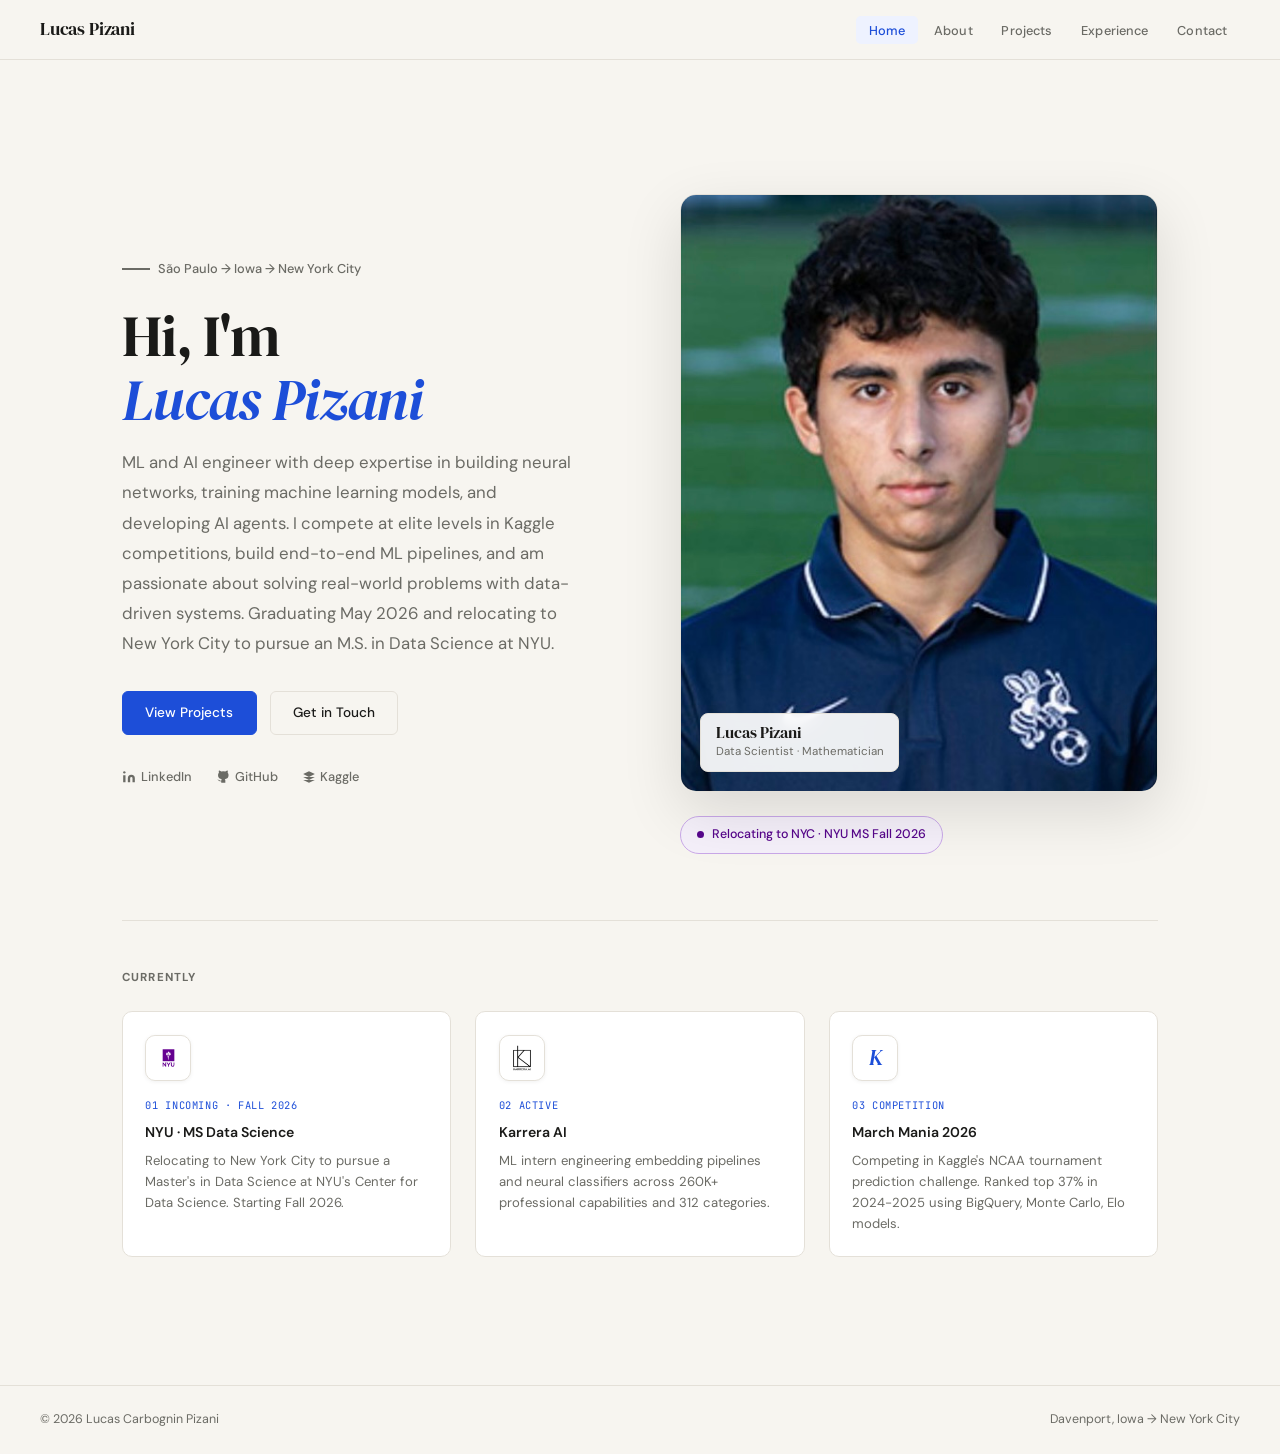
==== index.html @ b456ed1a "added images + NYU" ====
<!DOCTYPE html>
<html lang="en">

<head>
  <meta charset="UTF-8" />
  <meta name="viewport" content="width=device-width, initial-scale=1.0" />
  <title>Lucas Pizani</title>
  <link rel="preconnect" href="https://fonts.googleapis.com" />
  <link
    href="https://fonts.googleapis.com/css2?family=DM+Serif+Display:ital@0;1&family=DM+Sans:wght@300;400;500;600&family=JetBrains+Mono:wght@400;500&display=swap"
    rel="stylesheet" />
  <link rel="stylesheet" href="style.css" />
  <style>
    /* ── HERO ── */
    .hero {
      min-height: calc(100vh - 60px);
      display: grid;
      grid-template-columns: 1fr 1fr;
      gap: 5rem;
      align-items: center;
      padding-top: 3rem;
    }

    .hero-greeting {
      font-size: 0.8rem;
      font-weight: 500;
      color: var(--muted);
      margin-bottom: 1.5rem;
      display: flex;
      align-items: center;
      gap: 0.5rem;
    }

    .hero-greeting::before {
      content: '';
      display: inline-block;
      width: 28px;
      height: 1.5px;
      background: var(--muted);
    }

    .hero h1 {
      margin-bottom: 1rem;
    }

    .hero-bio {
      font-size: 1.05rem;
      color: var(--muted);
      line-height: 1.8;
      max-width: 460px;
      margin-bottom: 2rem;
    }

    /* stat cards */
    .hero-stats {
      display: grid;
      grid-template-columns: repeat(3, 1fr);
      gap: 1px;
      background: var(--border);
      border: 1px solid var(--border);
      border-radius: 10px;
      overflow: hidden;
      margin-bottom: 2rem;
    }

    .hstat {
      background: var(--surface);
      padding: 1.1rem 1.2rem;
      transition: background 0.15s;
    }

    .hstat:hover {
      background: var(--accent-light);
    }

    .hstat-n {
      font-family: 'DM Serif Display', serif;
      font-size: 1.7rem;
      color: var(--ink);
      line-height: 1;
      margin-bottom: 0.2rem;
    }

    .hstat-l {
      font-size: 0.72rem;
      color: var(--muted);
      line-height: 1.4;
    }

    /* ctas */
    .hero-ctas {
      display: flex;
      gap: 0.8rem;
      flex-wrap: wrap;
      margin-bottom: 2rem;
    }

    /* external links */
    .hero-links {
      display: flex;
      gap: 1.5rem;
      flex-wrap: wrap;
    }

    .hero-links a {
      font-size: 0.8rem;
      font-weight: 500;
      color: var(--muted);
      display: flex;
      align-items: center;
      gap: 0.3rem;
      padding-bottom: 2px;
      border-bottom: 1px solid transparent;
      transition: color 0.15s, border-color 0.15s;
    }

    .hero-links a:hover {
      color: var(--accent);
      border-color: var(--accent);
    }

    /* ── PHOTO COLUMN ── */
    .hero-photo-col {
      display: flex;
      flex-direction: column;
      gap: 1.5rem;
    }

    .photo-frame {
      position: relative;
      border-radius: 16px;
      overflow: hidden;
      aspect-ratio: 4/5;
      box-shadow: 0 20px 60px rgba(0, 0, 0, 0.12);
      border: 1px solid var(--border);
    }

    .photo-frame img {
      width: 100%;
      height: 100%;
      object-fit: cover;
      object-position: center top;
      display: block;
    }

    .photo-badge {
      position: absolute;
      bottom: 1.2rem;
      left: 1.2rem;
      background: rgba(255, 255, 255, 0.92);
      backdrop-filter: blur(8px);
      border: 1px solid var(--border);
      border-radius: 8px;
      padding: 0.6rem 0.9rem;
    }

    .photo-badge-name {
      font-family: 'DM Serif Display', serif;
      font-size: 1rem;
      color: var(--ink);
      line-height: 1.2;
    }

    .photo-badge-sub {
      font-size: 0.72rem;
      color: var(--muted);
    }

    /* availability pill */
    .avail-pill {
      display: inline-flex;
      align-items: center;
      gap: 0.5rem;
      background: var(--accent2-light);
      border: 1px solid #A7F3D0;
      border-radius: 20px;
      padding: 0.5rem 1rem;
      font-size: 0.78rem;
      font-weight: 500;
      color: #065F46;
      align-self: flex-start;
    }

    .avail-dot {
      width: 7px;
      height: 7px;
      border-radius: 50%;
      background: var(--accent2);
      animation: pulse 2s ease-in-out infinite;
    }

    @keyframes pulse {

      0%,
      100% {
        opacity: 1;
        transform: scale(1)
      }

      50% {
        opacity: 0.5;
        transform: scale(0.8)
      }
    }

    .avail-pill.nyu {
      background: #F5F0FA;
      border-color: #C9A8E8;
      color: #57068C;
    }

    .avail-pill.nyu .avail-dot {
      background: #57068C;
    }

    /* ── CURRENTLY STRIP ── */
    .currently {
      padding: 3rem 0;
      border-top: 1px solid var(--border);
    }

    .currently-grid {
      display: grid;
      grid-template-columns: repeat(3, 1fr);
      gap: 1.5rem;
      margin-top: 1.5rem;
    }

    .ci {
      background: var(--surface);
      border: 1px solid var(--border);
      border-radius: 10px;
      padding: 1.4rem;
      transition: transform 0.2s, box-shadow 0.2s;
    }

    .ci:hover {
      transform: translateY(-2px);
      box-shadow: 0 8px 24px rgba(0, 0, 0, 0.06);
    }

    .ci .logo-chip {
      --chip: 46px;
      display: flex;
      margin-bottom: 1rem;
    }

    .ci-num {
      font-family: 'JetBrains Mono', monospace;
      font-size: 0.65rem;
      color: var(--accent);
      margin-bottom: 0.5rem;
      letter-spacing: 0.06em;
    }

    .ci-title {
      font-weight: 600;
      font-size: 0.88rem;
      color: var(--ink);
      margin-bottom: 0.35rem;
    }

    .ci-body {
      font-size: 0.82rem;
      color: var(--muted);
      line-height: 1.6;
    }

    @media (max-width: 900px) {
      .hero {
        grid-template-columns: 1fr;
        gap: 2.5rem;
      }

      .hero-photo-col {
        order: -1;
      }

      .photo-frame {
        max-height: 380px;
        aspect-ratio: auto;
      }

      .currently-grid {
        grid-template-columns: 1fr;
      }

      .hero-stats {
        grid-template-columns: repeat(3, 1fr);
      }
    }
  </style>
</head>

<body>
  <nav>
    <span class="nav-logo">Lucas Pizani</span>
    <ul class="nav-links">
      <li><a href="index.html" class="active">Home</a></li>
      <li><a href="about.html">About</a></li>
      <li><a href="projects.html">Projects</a></li>
      <li><a href="experience.html">Experience</a></li>
      <li><a href="contact.html">Contact</a></li>
    </ul>
  </nav>

  <div class="page">
    <div class="hero">
      <!-- LEFT: TEXT -->
      <div class="hero-text">
        <p class="hero-greeting fade">São Paulo → Iowa → New York City</p>
        <h1 class="fade-2">Hi, I'm<br><em>Lucas Pizani</em></h1>
        <p class="hero-bio fade-3">
          ML and AI engineer with deep expertise in building neural networks, training machine learning models, and
          developing AI agents. I compete at elite levels in Kaggle competitions, build end-to-end ML pipelines, and am
          passionate about solving real-world problems with data-driven systems. Graduating May 2026 and relocating to
          New York City to pursue an M.S. in Data Science at NYU.
        </p>

        <div class="hero-ctas fade-4">
          <a class="btn btn-primary" href="projects.html">View Projects</a>
          <a class="btn btn-outline" href="contact.html">Get in Touch</a>
        </div>

        <div class="hero-links fade-4">
          <a href="https://linkedin.com/in/lucas-c-pizani" target="_blank">
            <svg width="14" height="14" viewBox="0 0 24 24" fill="currentColor">
              <path d="M16 8a6 6 0 016 6v7h-4v-7a2 2 0 00-2-2 2 2 0 00-2 2v7h-4v-7a6 6 0 016-6zM2 9h4v12H2z" />
              <circle cx="4" cy="4" r="2" />
            </svg>
            LinkedIn
          </a>
          <a href="https://github.com/lcpizani" target="_blank">
            <svg width="14" height="14" viewBox="0 0 24 24" fill="currentColor">
              <path
                d="M9 19c-5 1.5-5-2.5-7-3m14 6v-3.87a3.37 3.37 0 00-.94-2.61c3.14-.35 6.44-1.54 6.44-7A5.44 5.44 0 0020 4.77 5.07 5.07 0 0019.91 1S18.73.65 16 2.48a13.38 13.38 0 00-7 0C6.27.65 5.09 1 5.09 1A5.07 5.07 0 005 4.77a5.44 5.44 0 00-1.5 3.78c0 5.42 3.3 6.61 6.44 7A3.37 3.37 0 009 18.13V22" />
            </svg>
            GitHub
          </a>
          <a href="https://kaggle.com/lucascarbogninpizani" target="_blank">
            <svg width="14" height="14" viewBox="0 0 24 24" fill="currentColor">
              <path d="M12 2L2 7l10 5 10-5-10-5zM2 17l10 5 10-5M2 12l10 5 10-5" />
            </svg>
            Kaggle
          </a>
        </div>
      </div>

      <!-- RIGHT: PHOTO -->
      <div class="hero-photo-col fade-3">
        <div class="photo-frame">
          <img src="profile.jpg" alt="Lucas Pizani" />
          <div class="photo-badge">
            <div class="photo-badge-name">Lucas Pizani</div>
            <div class="photo-badge-sub">Data Scientist · Mathematician</div>
          </div>
        </div>
        <div class="avail-pill nyu">
          <div class="avail-dot"></div>
          Relocating to NYC · NYU MS Fall 2026
        </div>
      </div>
    </div>

    <!-- CURRENTLY -->
    <div class="currently fade-5">
      <h3>Currently</h3>
      <div class="currently-grid">
        <div class="ci">
          <span class="logo-chip" data-letter="N"><img src="assets/nyu.png" alt="NYU" onerror="this.remove()"></span>
          <div class="ci-num">01 INCOMING · FALL 2026</div>
          <div class="ci-title">NYU · MS Data Science</div>
          <div class="ci-body">Relocating to New York City to pursue a Master's in Data Science at NYU's Center for
            Data Science. Starting Fall 2026.</div>
        </div>
        <div class="ci">
          <span class="logo-chip" data-letter="K"><img src="assets/karrera-ai.png" alt="Karrera AI" onerror="this.remove()"></span>
          <div class="ci-num">02 ACTIVE</div>
          <div class="ci-title">Karrera AI</div>
          <div class="ci-body">ML intern engineering embedding pipelines and neural classifiers across 260K+
            professional capabilities and 312 categories.</div>
        </div>
        <div class="ci">
          <span class="logo-chip" data-letter="K"><img src="assets/kaggle.jpeg" alt="Kaggle" onerror="this.remove()"></span>
          <div class="ci-num">03 COMPETITION</div>
          <div class="ci-title">March Mania 2026</div>
          <div class="ci-body">Competing in Kaggle's NCAA tournament prediction challenge. Ranked top 37% in 2024-2025
            using BigQuery, Monte Carlo, Elo models.</div>
        </div>
      </div>
    </div>
  </div>

  <footer>
    <span>© 2026 Lucas Carbognin Pizani</span>
    <span>Davenport, Iowa → New York City</span>
  </footer>
</body>

</html>
---- style.css ----
@import url('https://fonts.googleapis.com/css2?family=DM+Serif+Display:ital@0;1&family=DM+Sans:wght@300;400;500;600&family=JetBrains+Mono:wght@400;500&display=swap');

:root {
  --bg: #F7F5F0;
  --surface: #FFFFFF;
  --ink: #1A1A18;
  --muted: #6B6B65;
  --accent: #1D4ED8;
  --accent-light: #EEF2FF;
  --accent2: #059669;
  --accent2-light: #ECFDF5;
  --border: #E4E0D8;
  --tag-bg: #F0EDE6;
}

*, *::before, *::after { box-sizing: border-box; margin: 0; padding: 0; }
html { scroll-behavior: smooth; }

body {
  font-family: 'DM Sans', sans-serif;
  background: var(--bg);
  color: var(--ink);
  font-size: 16px;
  line-height: 1.6;
  -webkit-font-smoothing: antialiased;
}

a { color: inherit; text-decoration: none; }

/* ── NAV ── */
nav {
  position: fixed; top: 0; left: 0; right: 0; z-index: 100;
  background: rgba(247,245,240,0.92);
  backdrop-filter: blur(12px);
  border-bottom: 1px solid var(--border);
  height: 60px;
  display: flex; align-items: center; justify-content: space-between;
  padding: 0 2.5rem;
}
.nav-logo {
  font-family: 'DM Serif Display', serif;
  font-size: 1.1rem;
  color: var(--ink);
  letter-spacing: -0.01em;
}
.nav-links { display: flex; gap: 0.2rem; list-style: none; }
.nav-links a {
  font-size: 0.8rem;
  font-weight: 500;
  color: var(--muted);
  padding: 0.35rem 0.8rem;
  border-radius: 5px;
  transition: color 0.15s, background 0.15s;
  letter-spacing: 0.01em;
}
.nav-links a:hover { color: var(--ink); background: var(--border); }
.nav-links a.active { color: var(--accent); background: var(--accent-light); }

/* ── PAGE CONTAINER ── */
.page { max-width: 1100px; margin: 0 auto; padding: 80px 2rem 5rem; }

/* ── TYPOGRAPHY ── */
h1 {
  font-family: 'DM Serif Display', serif;
  font-size: clamp(2.4rem, 4.5vw, 3.6rem);
  font-weight: 400;
  letter-spacing: -0.02em;
  line-height: 1.1;
  color: var(--ink);
}
h1 em { font-style: italic; color: var(--accent); }
h2 {
  font-family: 'DM Serif Display', serif;
  font-size: 1.6rem;
  font-weight: 400;
  letter-spacing: -0.015em;
  line-height: 1.2;
  color: var(--ink);
}
h3 {
  font-size: 0.72rem;
  font-weight: 700;
  text-transform: uppercase;
  letter-spacing: 0.1em;
  color: var(--muted);
  margin-bottom: 1.2rem;
}
p { color: var(--muted); line-height: 1.8; font-size: 0.95rem; }

/* ── DIVIDER ── */
.divider { height: 1px; background: var(--border); margin: 3rem 0; }

/* ── ORG LOGO CHIP ──
   Logos are treated as logos, not photos: each sits inside a padded chip
   and is shown whole via object-fit:contain (never cropped). If the image
   is missing, onerror removes the <img> and a branded monogram (data-letter)
   shows through instead — so every entry stays consistent, no empty gaps. */
.logo-chip {
  --chip: 22px;
  position: relative;
  display: inline-flex;
  align-items: center;
  justify-content: center;
  flex-shrink: 0;
  width: var(--chip);
  height: var(--chip);
  border-radius: calc(var(--chip) * 0.22);
  background: var(--surface);
  border: 1px solid var(--border);
  box-shadow: 0 1px 4px rgba(0, 0, 0, 0.06);
  overflow: hidden;
  vertical-align: middle;
}
.logo-chip::before {
  content: attr(data-letter);
  font-family: 'DM Serif Display', serif;
  font-style: italic;
  font-size: calc(var(--chip) * 0.46);
  line-height: 1;
  color: var(--accent);
}
.logo-chip img {
  position: absolute;
  inset: 0;
  width: 100%;
  height: 100%;
  object-fit: contain;
  padding: 14%;
  background: var(--surface);
  border-radius: inherit;
}

/* ── TAG ── */
.tag {
  font-family: 'JetBrains Mono', monospace;
  font-size: 0.68rem;
  padding: 0.2rem 0.55rem;
  background: var(--tag-bg);
  border: 1px solid var(--border);
  border-radius: 4px;
  color: var(--muted);
}

/* ── SECTION EYEBROW ── */
.eyebrow {
  font-family: 'JetBrains Mono', monospace;
  font-size: 0.72rem;
  color: var(--accent);
  letter-spacing: 0.1em;
  text-transform: uppercase;
  margin-bottom: 0.5rem;
  display: flex; align-items: center; gap: 0.6rem;
}
.eyebrow::before { content: ''; display: inline-block; width: 20px; height: 2px; background: var(--accent); }

/* ── BUTTON ── */
.btn {
  display: inline-flex; align-items: center; gap: 0.4rem;
  padding: 0.65rem 1.4rem;
  border-radius: 6px;
  font-size: 0.85rem;
  font-weight: 500;
  transition: all 0.2s;
  cursor: pointer;
  border: 1.5px solid transparent;
}
.btn-primary { background: var(--accent); color: #fff; border-color: var(--accent); }
.btn-primary:hover { background: #1741b8; }
.btn-outline { background: transparent; color: var(--ink); border-color: var(--border); }
.btn-outline:hover { border-color: var(--accent); color: var(--accent); }

/* ── FADE IN ── */
@keyframes fadeUp {
  from { opacity: 0; transform: translateY(14px); }
  to   { opacity: 1; transform: translateY(0); }
}
.fade   { animation: fadeUp 0.5s ease both; }
.fade-2 { animation: fadeUp 0.5s 0.08s ease both; }
.fade-3 { animation: fadeUp 0.5s 0.16s ease both; }
.fade-4 { animation: fadeUp 0.5s 0.24s ease both; }
.fade-5 { animation: fadeUp 0.5s 0.32s ease both; }

/* ── FOOTER ── */
footer {
  border-top: 1px solid var(--border);
  padding: 1.5rem 2.5rem;
  display: flex; justify-content: space-between; align-items: center;
}
footer span { font-size: 0.78rem; color: var(--muted); }

/* ── RESPONSIVE ── */
@media (max-width: 768px) {
  nav { padding: 0 1rem; }
  .nav-links a { padding: 0.3rem 0.5rem; font-size: 0.75rem; }
  .page { padding: 80px 1.25rem 4rem; }
  footer { flex-direction: column; gap: 0.4rem; text-align: center; padding: 1.2rem; }
}
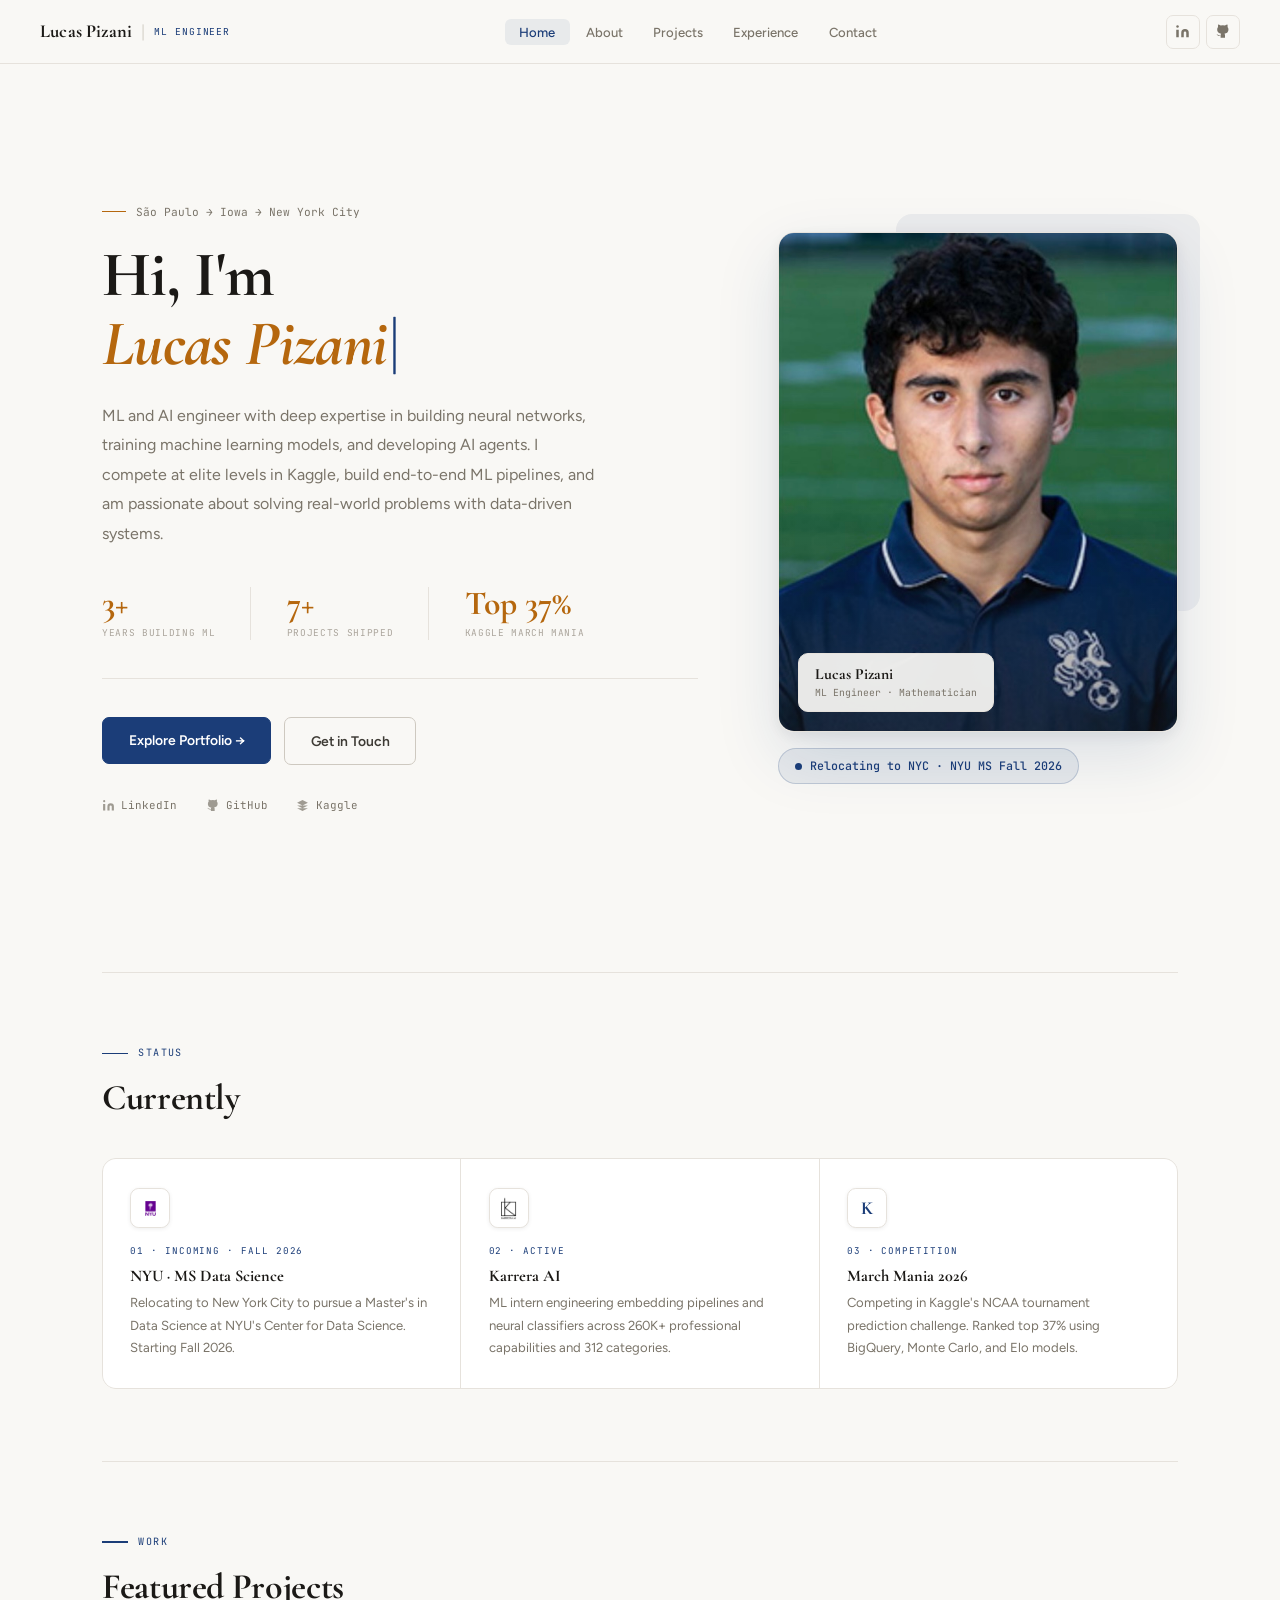
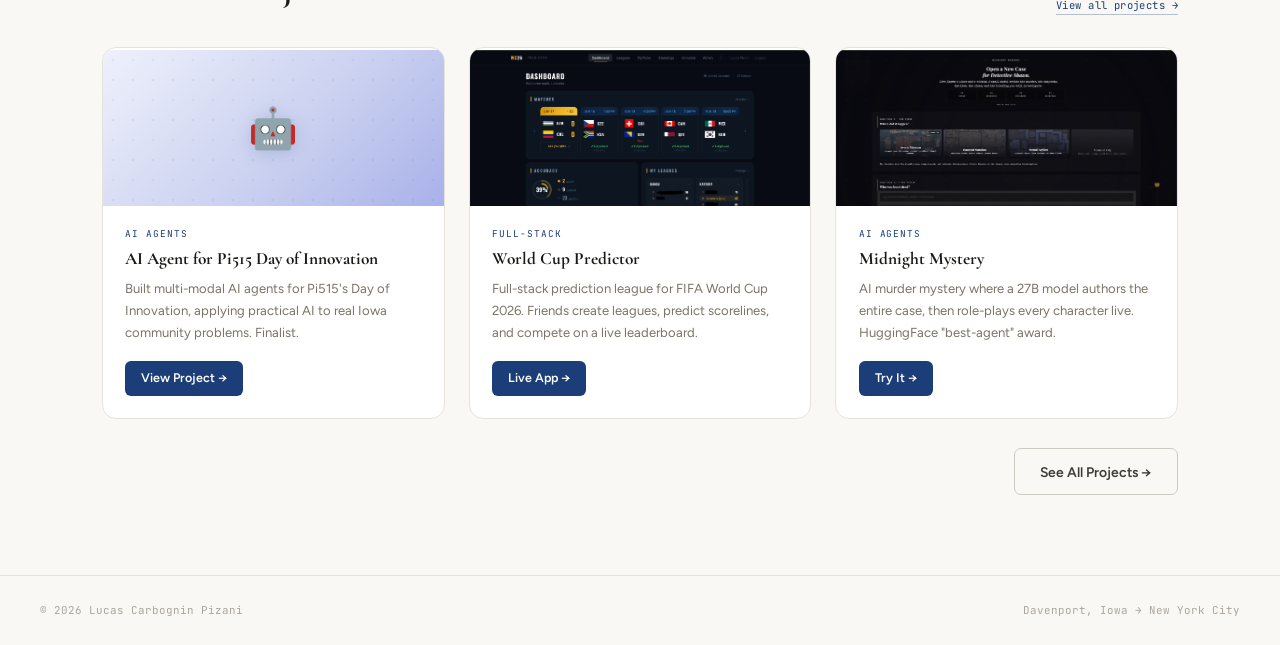
==== commit 791b4f38: "redesign of page" ====
--- a/index.html
+++ b/index.html
@@ -4,90 +4,91 @@
 <head>
   <meta charset="UTF-8" />
   <meta name="viewport" content="width=device-width, initial-scale=1.0" />
-  <title>Lucas Pizani</title>
+  <title>Lucas Pizani — ML Engineer</title>
   <link rel="preconnect" href="https://fonts.googleapis.com" />
   <link
-    href="https://fonts.googleapis.com/css2?family=DM+Serif+Display:ital@0;1&family=DM+Sans:wght@300;400;500;600&family=JetBrains+Mono:wght@400;500&display=swap"
+    href="https://fonts.googleapis.com/css2?family=Cormorant+Garamond:ital,wght@0,400;0,600;0,700;1,400;1,600;1,700&family=Figtree:wght@300;400;500;600;700&family=JetBrains+Mono:wght@400;500&display=swap"
     rel="stylesheet" />
   <link rel="stylesheet" href="style.css" />
   <style>
     /* ── HERO ── */
     .hero {
-      min-height: calc(100vh - 60px);
+      min-height: calc(100vh - 84px);
       display: grid;
-      grid-template-columns: 1fr 1fr;
+      grid-template-columns: 1fr 400px;
       gap: 5rem;
       align-items: center;
-      padding-top: 3rem;
+      padding-top: 2rem;
     }
 
     .hero-greeting {
-      font-size: 0.8rem;
-      font-weight: 500;
+      font-family: var(--font-mono);
+      font-size: 0.7rem;
       color: var(--muted);
-      margin-bottom: 1.5rem;
+      margin-bottom: 1.2rem;
       display: flex;
       align-items: center;
-      gap: 0.5rem;
+      gap: 0.6rem;
     }
 
     .hero-greeting::before {
       content: '';
       display: inline-block;
-      width: 28px;
-      height: 1.5px;
-      background: var(--muted);
+      width: 24px;
+      height: 1px;
+      background: var(--amber);
     }
 
     .hero h1 {
-      margin-bottom: 1rem;
+      margin-bottom: 1.4rem;
     }
 
     .hero-bio {
-      font-size: 1.05rem;
+      font-size: 1rem;
       color: var(--muted);
-      line-height: 1.8;
-      max-width: 460px;
-      margin-bottom: 2rem;
-    }
-
-    /* stat cards */
+      line-height: 1.85;
+      max-width: 500px;
+      margin-bottom: 2.4rem;
+    }
+
+    /* stats */
     .hero-stats {
-      display: grid;
-      grid-template-columns: repeat(3, 1fr);
-      gap: 1px;
-      background: var(--border);
-      border: 1px solid var(--border);
-      border-radius: 10px;
-      overflow: hidden;
-      margin-bottom: 2rem;
+      display: flex;
+      gap: 0;
+      margin-bottom: 2.4rem;
+      padding-bottom: 2.4rem;
+      border-bottom: 1px solid var(--border);
     }
 
     .hstat {
-      background: var(--surface);
-      padding: 1.1rem 1.2rem;
-      transition: background 0.15s;
-    }
-
-    .hstat:hover {
-      background: var(--accent-light);
+      padding-right: 2.2rem;
+      margin-right: 2.2rem;
+      border-right: 1px solid var(--border);
+    }
+
+    .hstat:last-child {
+      border-right: none;
+      padding-right: 0;
+      margin-right: 0;
     }
 
     .hstat-n {
-      font-family: 'DM Serif Display', serif;
-      font-size: 1.7rem;
-      color: var(--ink);
+      font-family: var(--font-display);
+      font-size: 2.1rem;
+      font-weight: 700;
+      color: var(--amber);
       line-height: 1;
-      margin-bottom: 0.2rem;
+      margin-bottom: 0.25rem;
     }
 
     .hstat-l {
-      font-size: 0.72rem;
-      color: var(--muted);
-      line-height: 1.4;
-    }
-
-    /* ctas */
+      font-family: var(--font-mono);
+      font-size: 0.59rem;
+      color: var(--muted-2);
+      letter-spacing: 0.07em;
+      text-transform: uppercase;
+    }
+
     .hero-ctas {
       display: flex;
       gap: 0.8rem;
@@ -95,44 +96,67 @@
       margin-bottom: 2rem;
     }
 
-    /* external links */
     .hero-links {
       display: flex;
-      gap: 1.5rem;
-      flex-wrap: wrap;
+      gap: 1.8rem;
     }
 
     .hero-links a {
-      font-size: 0.8rem;
-      font-weight: 500;
+      font-family: var(--font-mono);
+      font-size: 0.68rem;
       color: var(--muted);
       display: flex;
       align-items: center;
-      gap: 0.3rem;
-      padding-bottom: 2px;
-      border-bottom: 1px solid transparent;
-      transition: color 0.15s, border-color 0.15s;
+      gap: 0.4rem;
+      transition: color 0.15s;
     }
 
     .hero-links a:hover {
-      color: var(--accent);
-      border-color: var(--accent);
+      color: var(--blue);
+    }
+
+    .hero-links svg {
+      opacity: 0.7;
     }
 
     /* ── PHOTO COLUMN ── */
     .hero-photo-col {
+      position: relative;
       display: flex;
       flex-direction: column;
-      gap: 1.5rem;
+      gap: 1rem;
+    }
+
+    /* accent rectangle behind photo */
+    .photo-accent {
+      position: absolute;
+      top: -18px;
+      right: -22px;
+      width: 76%;
+      height: 72%;
+      background: var(--blue);
+      border-radius: 16px;
+      opacity: 0.06;
+      z-index: 0;
+    }
+
+    /* subtle grid pattern on accent */
+    .photo-accent::after {
+      content: '';
+      position: absolute;
+      inset: 0;
+      background-image: repeating-linear-gradient(0deg, transparent, transparent 19px, rgba(27, 61, 120, 0.15) 19px, rgba(27, 61, 120, 0.15) 20px), repeating-linear-gradient(90deg, transparent, transparent 19px, rgba(27, 61, 120, 0.15) 19px, rgba(27, 61, 120, 0.15) 20px);
+      border-radius: inherit;
     }
 
     .photo-frame {
       position: relative;
+      z-index: 1;
       border-radius: 16px;
       overflow: hidden;
       aspect-ratio: 4/5;
-      box-shadow: 0 20px 60px rgba(0, 0, 0, 0.12);
       border: 1px solid var(--border);
+      box-shadow: 0 24px 64px rgba(27, 61, 120, 0.13), 0 4px 16px rgba(0, 0, 0, 0.07);
     }
 
     .photo-frame img {
@@ -143,133 +167,290 @@
       display: block;
     }
 
+    .photo-frame::after {
+      content: '';
+      position: absolute;
+      inset: 0;
+      background: linear-gradient(to top, rgba(27, 25, 22, 0.42) 0%, transparent 48%);
+    }
+
     .photo-badge {
       position: absolute;
       bottom: 1.2rem;
       left: 1.2rem;
-      background: rgba(255, 255, 255, 0.92);
-      backdrop-filter: blur(8px);
+      background: rgba(249, 248, 245, 0.93);
+      backdrop-filter: blur(14px);
       border: 1px solid var(--border);
-      border-radius: 8px;
-      padding: 0.6rem 0.9rem;
+      border-radius: 10px;
+      padding: 0.65rem 1rem;
+      z-index: 2;
     }
 
     .photo-badge-name {
-      font-family: 'DM Serif Display', serif;
-      font-size: 1rem;
+      font-family: var(--font-display);
+      font-size: 0.98rem;
+      font-weight: 700;
       color: var(--ink);
-      line-height: 1.2;
+      line-height: 1.3;
     }
 
     .photo-badge-sub {
-      font-size: 0.72rem;
+      font-family: var(--font-mono);
+      font-size: 0.61rem;
       color: var(--muted);
     }
 
-    /* availability pill */
-    .avail-pill {
-      display: inline-flex;
-      align-items: center;
-      gap: 0.5rem;
-      background: var(--accent2-light);
-      border: 1px solid #A7F3D0;
-      border-radius: 20px;
-      padding: 0.5rem 1rem;
-      font-size: 0.78rem;
-      font-weight: 500;
-      color: #065F46;
-      align-self: flex-start;
-    }
-
-    .avail-dot {
-      width: 7px;
-      height: 7px;
-      border-radius: 50%;
-      background: var(--accent2);
-      animation: pulse 2s ease-in-out infinite;
-    }
-
-    @keyframes pulse {
-
-      0%,
-      100% {
-        opacity: 1;
-        transform: scale(1)
-      }
-
-      50% {
-        opacity: 0.5;
-        transform: scale(0.8)
-      }
-    }
-
-    .avail-pill.nyu {
-      background: #F5F0FA;
-      border-color: #C9A8E8;
-      color: #57068C;
-    }
-
-    .avail-pill.nyu .avail-dot {
-      background: #57068C;
-    }
-
-    /* ── CURRENTLY STRIP ── */
-    .currently {
-      padding: 3rem 0;
-      border-top: 1px solid var(--border);
+    /* ── SECTION SEPARATOR ── */
+    .section-hr {
+      height: 1px;
+      background: var(--border);
+      margin: 4.5rem 0;
+    }
+
+    /* ── CURRENTLY GRID ── */
+    .block-head {
+      display: flex;
+      align-items: flex-end;
+      justify-content: space-between;
+      gap: 1rem;
+      margin-bottom: 2rem;
+    }
+
+    .see-all {
+      font-family: var(--font-mono);
+      font-size: 0.66rem;
+      color: var(--blue);
+      letter-spacing: 0.04em;
+      transition: opacity 0.15s;
+      white-space: nowrap;
+      padding-bottom: 1px;
+      border-bottom: 1px solid rgba(27, 61, 120, 0.3);
+    }
+
+    .see-all:hover {
+      opacity: 0.65;
     }
 
     .currently-grid {
       display: grid;
       grid-template-columns: repeat(3, 1fr);
-      gap: 1.5rem;
-      margin-top: 1.5rem;
+      gap: 1px;
+      background: var(--border);
+      border: 1px solid var(--border);
+      border-radius: 14px;
+      overflow: hidden;
     }
 
     .ci {
       background: var(--surface);
-      border: 1px solid var(--border);
-      border-radius: 10px;
-      padding: 1.4rem;
-      transition: transform 0.2s, box-shadow 0.2s;
+      padding: 1.8rem 1.7rem;
+      transition: background 0.15s;
     }
 
     .ci:hover {
-      transform: translateY(-2px);
-      box-shadow: 0 8px 24px rgba(0, 0, 0, 0.06);
+      background: var(--surface-2);
     }
 
     .ci .logo-chip {
-      --chip: 46px;
+      --chip: 40px;
       display: flex;
       margin-bottom: 1rem;
     }
 
     .ci-num {
-      font-family: 'JetBrains Mono', monospace;
-      font-size: 0.65rem;
-      color: var(--accent);
-      margin-bottom: 0.5rem;
-      letter-spacing: 0.06em;
+      font-family: var(--font-mono);
+      font-size: 0.58rem;
+      color: var(--blue);
+      margin-bottom: 0.4rem;
+      letter-spacing: 0.1em;
+      text-transform: uppercase;
     }
 
     .ci-title {
-      font-weight: 600;
-      font-size: 0.88rem;
+      font-family: var(--font-display);
+      font-weight: 700;
+      font-size: 1.02rem;
       color: var(--ink);
-      margin-bottom: 0.35rem;
+      margin-bottom: 0.4rem;
+      line-height: 1.25;
     }
 
     .ci-body {
       font-size: 0.82rem;
       color: var(--muted);
-      line-height: 1.6;
-    }
-
-    @media (max-width: 900px) {
+      line-height: 1.7;
+    }
+
+    /* ── FEATURED PROJECT CARDS ── */
+    .feat-grid {
+      display: grid;
+      grid-template-columns: repeat(3, 1fr);
+      gap: 1.5rem;
+      margin-bottom: 1.8rem;
+    }
+
+    .feat-card {
+      background: var(--surface);
+      border: 1px solid var(--border);
+      border-radius: 14px;
+      overflow: hidden;
+      display: flex;
+      flex-direction: column;
+      transition: transform 0.2s, box-shadow 0.2s, border-color 0.2s;
+    }
+
+    .feat-card:hover {
+      transform: translateY(-3px);
+      box-shadow: 0 16px 44px rgba(27, 61, 120, 0.10);
+      border-color: var(--border-2);
+    }
+
+    .feat-card::before {
+      content: '';
+      display: block;
+      height: 2px;
+      background: linear-gradient(90deg, var(--blue) 0%, transparent 100%);
+      opacity: 0;
+      transition: opacity 0.2s;
+      flex-shrink: 0;
+    }
+
+    .feat-card:hover::before {
+      opacity: 1;
+    }
+
+    .feat-thumb {
+      height: 156px;
+      display: flex;
+      align-items: center;
+      justify-content: center;
+      position: relative;
+      overflow: hidden;
+      flex-shrink: 0;
+    }
+
+    .feat-thumb img {
+      width: 100%;
+      height: 100%;
+      object-fit: cover;
+      object-position: top;
+      display: block;
+      transition: transform 0.4s;
+    }
+
+    .feat-card:hover .feat-thumb img {
+      transform: scale(1.04);
+    }
+
+    /* light-toned gradient thumbs */
+    .thumb-purple {
+      background: linear-gradient(135deg, #EEF1FB 0%, #C8CEEF 60%, #A8B1EA 100%);
+    }
+
+    .thumb-mystery {
+      background: linear-gradient(135deg, #EDF3FD 0%, #C0D2F2 50%, #97B6EA 100%);
+    }
+
+    .thumb-indigo {
+      background: linear-gradient(135deg, #EEF1FC 0%, #C6CBEF 50%, #A5ACEA 100%);
+    }
+
+    .thumb-amber {
+      background: linear-gradient(135deg, #FDF8F0 0%, #F5E3C0 50%, #EBC98A 100%);
+    }
+
+    .thumb-blue {
+      background: linear-gradient(135deg, #EDF5FD 0%, #BFDAF8 50%, #92C0F0 100%);
+    }
+
+    .thumb-teal {
+      background: linear-gradient(135deg, #EDFAF5 0%, #BAEFDA 50%, #87E4C0 100%);
+    }
+
+    .feat-thumb::before {
+      content: '';
+      position: absolute;
+      inset: 0;
+      background-image: radial-gradient(circle, rgba(27, 61, 120, 0.07) 1px, transparent 1px);
+      background-size: 20px 20px;
+    }
+
+    .feat-thumb.thumb-img::before {
+      display: none;
+    }
+
+    .thumb-emoji {
+      font-size: 2.5rem;
+      position: relative;
+      z-index: 1;
+      filter: drop-shadow(0 2px 8px rgba(27, 61, 120, 0.18));
+    }
+
+    .feat-body {
+      padding: 1.25rem 1.4rem 1.4rem;
+      display: flex;
+      flex-direction: column;
+      flex: 1;
+    }
+
+    .feat-cat {
+      font-family: var(--font-mono);
+      font-size: 0.59rem;
+      color: var(--blue);
+      text-transform: uppercase;
+      letter-spacing: 0.1em;
+      margin-bottom: 0.4rem;
+    }
+
+    .feat-title {
+      font-family: var(--font-display);
+      font-size: 1.08rem;
+      font-weight: 700;
+      color: var(--ink);
+      line-height: 1.25;
+      margin-bottom: 0.5rem;
+    }
+
+    .feat-desc {
+      font-size: 0.82rem;
+      color: var(--muted);
+      line-height: 1.7;
+      flex: 1;
+      margin-bottom: 1rem;
+    }
+
+    .feat-btn {
+      display: inline-flex;
+      align-items: center;
+      gap: 0.3rem;
+      font-family: var(--font-body);
+      font-size: 0.78rem;
+      font-weight: 600;
+      color: #fff;
+      background: var(--blue);
+      padding: 0.48rem 1rem;
+      border-radius: 6px;
+      transition: all 0.15s;
+      align-self: flex-start;
+    }
+
+    .feat-btn:hover {
+      background: var(--blue-light);
+      transform: translateX(2px);
+    }
+
+    .view-all-row {
+      display: flex;
+      justify-content: flex-end;
+    }
+
+    /* ── RESPONSIVE ── */
+    @media (max-width: 980px) {
       .hero {
         grid-template-columns: 1fr;
-        gap: 2.5rem;
+        gap: 3rem;
+        min-height: auto;
+        padding-top: 2rem;
       }
 
       .hero-photo-col {
@@ -277,16 +458,37 @@
       }
 
       .photo-frame {
-        max-height: 380px;
+        max-height: 360px;
         aspect-ratio: auto;
+      }
+
+      .photo-accent {
+        display: none;
       }
 
       .currently-grid {
         grid-template-columns: 1fr;
       }
 
+      .feat-grid {
+        grid-template-columns: 1fr 1fr;
+      }
+    }
+
+    @media (max-width: 600px) {
+      .feat-grid {
+        grid-template-columns: 1fr;
+      }
+
       .hero-stats {
-        grid-template-columns: repeat(3, 1fr);
+        flex-wrap: wrap;
+        gap: 1.5rem;
+      }
+
+      .hstat {
+        border-right: none;
+        padding-right: 0;
+        margin-right: 0;
       }
     }
   </style>
@@ -294,7 +496,11 @@
 
 <body>
   <nav>
-    <span class="nav-logo">Lucas Pizani</span>
+    <div class="nav-brand">
+      <span class="nav-name">Lucas Pizani</span>
+      <span class="nav-sep">|</span>
+      <span class="nav-role">ML Engineer</span>
+    </div>
     <ul class="nav-links">
       <li><a href="index.html" class="active">Home</a></li>
       <li><a href="about.html">About</a></li>
@@ -302,43 +508,71 @@
       <li><a href="experience.html">Experience</a></li>
       <li><a href="contact.html">Contact</a></li>
     </ul>
+    <div class="nav-icons">
+      <a href="https://linkedin.com/in/lucas-c-pizani" target="_blank" class="nav-icon" title="LinkedIn">
+        <svg width="15" height="15" viewBox="0 0 24 24" fill="currentColor">
+          <path d="M16 8a6 6 0 016 6v7h-4v-7a2 2 0 00-2-2 2 2 0 00-2 2v7h-4v-7a6 6 0 016-6zM2 9h4v12H2z" />
+          <circle cx="4" cy="4" r="2" />
+        </svg>
+      </a>
+      <a href="https://github.com/lcpizani" target="_blank" class="nav-icon" title="GitHub">
+        <svg width="15" height="15" viewBox="0 0 24 24" fill="currentColor">
+          <path
+            d="M9 19c-5 1.5-5-2.5-7-3m14 6v-3.87a3.37 3.37 0 00-.94-2.61c3.14-.35 6.44-1.54 6.44-7A5.44 5.44 0 0020 4.77 5.07 5.07 0 0019.91 1S18.73.65 16 2.48a13.38 13.38 0 00-7 0C6.27.65 5.09 1 5.09 1A5.07 5.07 0 005 4.77a5.44 5.44 0 00-1.5 3.78c0 5.42 3.3 6.61 6.44 7A3.37 3.37 0 009 18.13V22" />
+        </svg>
+      </a>
+    </div>
   </nav>
 
   <div class="page">
+    <!-- ── HERO ── -->
     <div class="hero">
-      <!-- LEFT: TEXT -->
       <div class="hero-text">
         <p class="hero-greeting fade">São Paulo → Iowa → New York City</p>
-        <h1 class="fade-2">Hi, I'm<br><em>Lucas Pizani</em></h1>
+        <h1 class="fade-2">Hi, I'm<br><em>Lucas Pizani</em><span class="cursor-blink"></span></h1>
         <p class="hero-bio fade-3">
-          ML and AI engineer with deep expertise in building neural networks, training machine learning models, and
-          developing AI agents. I compete at elite levels in Kaggle competitions, build end-to-end ML pipelines, and am
-          passionate about solving real-world problems with data-driven systems. Graduating May 2026 and relocating to
-          New York City to pursue an M.S. in Data Science at NYU.
+          ML and AI engineer with deep expertise in building neural networks, training machine learning models,
+          and developing AI agents. I compete at elite levels in Kaggle, build end-to-end ML pipelines, and
+          am passionate about solving real-world problems with data-driven systems.
         </p>
 
+        <div class="hero-stats fade-3">
+          <div class="hstat">
+            <div class="hstat-n">3+</div>
+            <div class="hstat-l">years building ML</div>
+          </div>
+          <div class="hstat">
+            <div class="hstat-n">7+</div>
+            <div class="hstat-l">projects shipped</div>
+          </div>
+          <div class="hstat">
+            <div class="hstat-n">Top 37%</div>
+            <div class="hstat-l">Kaggle March Mania</div>
+          </div>
+        </div>
+
         <div class="hero-ctas fade-4">
-          <a class="btn btn-primary" href="projects.html">View Projects</a>
+          <a class="btn btn-primary" href="projects.html">Explore Portfolio →</a>
           <a class="btn btn-outline" href="contact.html">Get in Touch</a>
         </div>
 
         <div class="hero-links fade-4">
           <a href="https://linkedin.com/in/lucas-c-pizani" target="_blank">
-            <svg width="14" height="14" viewBox="0 0 24 24" fill="currentColor">
+            <svg width="13" height="13" viewBox="0 0 24 24" fill="currentColor">
               <path d="M16 8a6 6 0 016 6v7h-4v-7a2 2 0 00-2-2 2 2 0 00-2 2v7h-4v-7a6 6 0 016-6zM2 9h4v12H2z" />
               <circle cx="4" cy="4" r="2" />
             </svg>
             LinkedIn
           </a>
           <a href="https://github.com/lcpizani" target="_blank">
-            <svg width="14" height="14" viewBox="0 0 24 24" fill="currentColor">
+            <svg width="13" height="13" viewBox="0 0 24 24" fill="currentColor">
               <path
                 d="M9 19c-5 1.5-5-2.5-7-3m14 6v-3.87a3.37 3.37 0 00-.94-2.61c3.14-.35 6.44-1.54 6.44-7A5.44 5.44 0 0020 4.77 5.07 5.07 0 0019.91 1S18.73.65 16 2.48a13.38 13.38 0 00-7 0C6.27.65 5.09 1 5.09 1A5.07 5.07 0 005 4.77a5.44 5.44 0 00-1.5 3.78c0 5.42 3.3 6.61 6.44 7A3.37 3.37 0 009 18.13V22" />
             </svg>
             GitHub
           </a>
           <a href="https://kaggle.com/lucascarbogninpizani" target="_blank">
-            <svg width="14" height="14" viewBox="0 0 24 24" fill="currentColor">
+            <svg width="13" height="13" viewBox="0 0 24 24" fill="currentColor">
               <path d="M12 2L2 7l10 5 10-5-10-5zM2 17l10 5 10-5M2 12l10 5 10-5" />
             </svg>
             Kaggle
@@ -346,13 +580,13 @@
         </div>
       </div>
 
-      <!-- RIGHT: PHOTO -->
       <div class="hero-photo-col fade-3">
+        <div class="photo-accent"></div>
         <div class="photo-frame">
           <img src="profile.jpg" alt="Lucas Pizani" />
           <div class="photo-badge">
             <div class="photo-badge-name">Lucas Pizani</div>
-            <div class="photo-badge-sub">Data Scientist · Mathematician</div>
+            <div class="photo-badge-sub">ML Engineer · Mathematician</div>
           </div>
         </div>
         <div class="avail-pill nyu">
@@ -362,33 +596,102 @@
       </div>
     </div>
 
-    <!-- CURRENTLY -->
-    <div class="currently fade-5">
-      <h3>Currently</h3>
+    <div class="section-hr"></div>
+
+    <!-- ── CURRENTLY ── -->
+    <div class="fade-5">
+      <div class="block-head">
+        <div>
+          <div class="section-label">Status</div>
+          <div class="section-head">Currently</div>
+        </div>
+      </div>
       <div class="currently-grid">
         <div class="ci">
           <span class="logo-chip" data-letter="N"><img src="assets/nyu.png" alt="NYU" onerror="this.remove()"></span>
-          <div class="ci-num">01 INCOMING · FALL 2026</div>
+          <div class="ci-num">01 · Incoming · Fall 2026</div>
           <div class="ci-title">NYU · MS Data Science</div>
-          <div class="ci-body">Relocating to New York City to pursue a Master's in Data Science at NYU's Center for
-            Data Science. Starting Fall 2026.</div>
+          <div class="ci-body">Relocating to New York City to pursue a Master's in Data Science at NYU's Center for Data
+            Science. Starting Fall 2026.</div>
         </div>
         <div class="ci">
-          <span class="logo-chip" data-letter="K"><img src="assets/karrera-ai.png" alt="Karrera AI" onerror="this.remove()"></span>
-          <div class="ci-num">02 ACTIVE</div>
+          <span class="logo-chip" data-letter="K"><img src="assets/karrera-ai.png" alt="Karrera AI"
+              onerror="this.remove()"></span>
+          <div class="ci-num">02 · Active</div>
           <div class="ci-title">Karrera AI</div>
           <div class="ci-body">ML intern engineering embedding pipelines and neural classifiers across 260K+
             professional capabilities and 312 categories.</div>
         </div>
         <div class="ci">
-          <span class="logo-chip" data-letter="K"><img src="assets/kaggle.jpeg" alt="Kaggle" onerror="this.remove()"></span>
-          <div class="ci-num">03 COMPETITION</div>
+          <span class="logo-chip" data-letter="K"><img src="assets/kaggle.jpeg" alt="Kaggle"
+              onerror="this.remove()"></span>
+          <div class="ci-num">03 · Competition</div>
           <div class="ci-title">March Mania 2026</div>
-          <div class="ci-body">Competing in Kaggle's NCAA tournament prediction challenge. Ranked top 37% in 2024-2025
-            using BigQuery, Monte Carlo, Elo models.</div>
+          <div class="ci-body">Competing in Kaggle's NCAA tournament prediction challenge. Ranked top 37% using
+            BigQuery, Monte Carlo, and Elo models.</div>
         </div>
       </div>
     </div>
+
+    <div class="section-hr"></div>
+
+    <!-- ── FEATURED PROJECTS ── -->
+    <div class="fade-5">
+      <div class="block-head">
+        <div>
+          <div class="section-label">Work</div>
+          <div class="section-head">Featured Projects</div>
+        </div>
+        <a href="projects.html" class="see-all">View all projects →</a>
+      </div>
+      <div class="feat-grid">
+
+        <div class="feat-card">
+          <div class="feat-thumb thumb-purple">
+            <span class="thumb-emoji">🤖</span>
+          </div>
+          <div class="feat-body">
+            <div class="feat-cat">AI Agents</div>
+            <div class="feat-title">AI Agent for Pi515 Day of Innovation</div>
+            <p class="feat-desc">Built multi-modal AI agents for Pi515's Day of Innovation, applying practical AI to
+              real Iowa community problems. Finalist.</p>
+            <a href="https://github.com/lcpizani/ABE/" target="_blank" class="feat-btn">View Project →</a>
+          </div>
+        </div>
+
+        <div class="feat-card">
+          <div class="feat-thumb thumb-img">
+            <img src="assets/screenshot_wc.png" alt="World Cup Predictor" />
+          </div>
+          <div class="feat-body">
+            <div class="feat-cat">Full-Stack</div>
+            <div class="feat-title">World Cup Predictor</div>
+            <p class="feat-desc">Full-stack prediction league for FIFA World Cup 2026. Friends create leagues, predict
+              scorelines, and compete on a live leaderboard.</p>
+            <a href="https://wcfootballpredictions.com" target="_blank" class="feat-btn">Live App →</a>
+          </div>
+        </div>
+
+        <div class="feat-card">
+          <div class="feat-thumb thumb-mystery">
+            <img src="assets/screenshot_mm.png" alt="Midnight Mystery" />
+          </div>
+          <div class="feat-body">
+            <div class="feat-cat">AI Agents</div>
+            <div class="feat-title">Midnight Mystery</div>
+            <p class="feat-desc">AI murder mystery where a 27B model authors the entire case, then role-plays every
+              character live. HuggingFace "best-agent" award.</p>
+            <a href="https://huggingface.co/spaces/lcpizani/midnight_mystery_space" target="_blank" class="feat-btn">Try
+              It →</a>
+          </div>
+        </div>
+
+      </div>
+      <div class="view-all-row">
+        <a class="btn btn-outline" href="projects.html">See All Projects →</a>
+      </div>
+    </div>
+
   </div>
 
   <footer>
--- a/style.css
+++ b/style.css
@@ -1,28 +1,60 @@
-@import url('https://fonts.googleapis.com/css2?family=DM+Serif+Display:ital@0;1&family=DM+Sans:wght@300;400;500;600&family=JetBrains+Mono:wght@400;500&display=swap');
-
 :root {
-  --bg: #F7F5F0;
-  --surface: #FFFFFF;
-  --ink: #1A1A18;
-  --muted: #6B6B65;
-  --accent: #1D4ED8;
-  --accent-light: #EEF2FF;
-  --accent2: #059669;
-  --accent2-light: #ECFDF5;
-  --border: #E4E0D8;
-  --tag-bg: #F0EDE6;
+  /* ── Canvas ── */
+  --bg:        #F9F8F5;
+  --bg-2:      #EFECEA;
+  --surface:   #FFFFFF;
+  --surface-2: #F5F3EF;
+
+  /* ── Text ── */
+  --ink:       #1B1916;
+  --ink-2:     #3E3B35;
+  --muted:     #7A7469;
+  --muted-2:   #ABA59C;
+
+  /* ── Structure ── */
+  --border:    #E6E2DC;
+  --border-2:  #CEC9C0;
+
+  /* ── Primary accent — deep navy ── */
+  --blue:       #1B3D78;
+  --blue-light: #2E62B8;
+  --blue-dim:   rgba(27, 61, 120, 0.08);
+  --blue-mid:   rgba(27, 61, 120, 0.16);
+
+  /* ── Secondary accent — warm amber ── */
+  --amber:      #B5670E;
+  --amber-dim:  rgba(181, 103, 14, 0.09);
+
+  /* ── Status ── */
+  --green:     #1A6647;
+  --green-dim: rgba(26, 102, 71, 0.09);
+
+  /* ── Tags ── */
+  --tag-bg:    #EBE7E1;
+
+  /* ── Backward compat aliases (used by older page styles) ── */
+  --accent:        var(--blue);
+  --accent-light:  var(--blue-dim);
+  --accent2:       var(--green);
+  --accent2-light: var(--green-dim);
+
+  /* ── Fonts ── */
+  --font-display: 'Cormorant Garamond', Georgia, serif;
+  --font-body:    'Figtree', system-ui, sans-serif;
+  --font-mono:    'JetBrains Mono', monospace;
 }
 
 *, *::before, *::after { box-sizing: border-box; margin: 0; padding: 0; }
 html { scroll-behavior: smooth; }
 
 body {
-  font-family: 'DM Sans', sans-serif;
+  font-family: var(--font-body);
   background: var(--bg);
   color: var(--ink);
   font-size: 16px;
   line-height: 1.6;
   -webkit-font-smoothing: antialiased;
+  min-height: 100vh;
 }
 
 a { color: inherit; text-decoration: none; }
@@ -30,100 +62,197 @@
 /* ── NAV ── */
 nav {
   position: fixed; top: 0; left: 0; right: 0; z-index: 100;
-  background: rgba(247,245,240,0.92);
-  backdrop-filter: blur(12px);
+  background: rgba(249, 248, 245, 0.94);
+  backdrop-filter: blur(20px);
+  -webkit-backdrop-filter: blur(20px);
   border-bottom: 1px solid var(--border);
-  height: 60px;
+  height: 64px;
   display: flex; align-items: center; justify-content: space-between;
   padding: 0 2.5rem;
 }
+
+.nav-brand {
+  display: flex; align-items: center; gap: 0.55rem;
+  flex-shrink: 0;
+}
+.nav-name {
+  font-family: var(--font-display);
+  font-size: 1.15rem;
+  font-weight: 700;
+  color: var(--ink);
+  letter-spacing: 0.01em;
+}
+.nav-sep {
+  color: var(--border-2);
+  font-size: 1rem;
+  font-weight: 300;
+}
+.nav-role {
+  font-family: var(--font-mono);
+  font-size: 0.6rem;
+  color: var(--blue);
+  letter-spacing: 0.1em;
+  text-transform: uppercase;
+}
+
+/* legacy nav logo class */
 .nav-logo {
-  font-family: 'DM Serif Display', serif;
+  font-family: var(--font-display);
   font-size: 1.1rem;
-  color: var(--ink);
-  letter-spacing: -0.01em;
-}
-.nav-links { display: flex; gap: 0.2rem; list-style: none; }
+  font-weight: 700;
+  color: var(--ink);
+}
+.nav-logo .logo-star { color: var(--blue); font-size: 1.2rem; }
+
+.nav-links { display: flex; gap: 0.1rem; list-style: none; }
 .nav-links a {
-  font-size: 0.8rem;
+  font-family: var(--font-body);
+  font-size: 0.82rem;
   font-weight: 500;
   color: var(--muted);
-  padding: 0.35rem 0.8rem;
-  border-radius: 5px;
+  padding: 0.35rem 0.9rem;
+  border-radius: 6px;
   transition: color 0.15s, background 0.15s;
-  letter-spacing: 0.01em;
-}
-.nav-links a:hover { color: var(--ink); background: var(--border); }
-.nav-links a.active { color: var(--accent); background: var(--accent-light); }
+}
+.nav-links a:hover { color: var(--ink); background: var(--bg-2); }
+.nav-links a.active { color: var(--blue); background: var(--blue-dim); }
+
+.nav-icons {
+  display: flex; align-items: center; gap: 0.4rem;
+  flex-shrink: 0;
+}
+.nav-icon {
+  display: flex; align-items: center; justify-content: center;
+  width: 34px; height: 34px;
+  border-radius: 7px;
+  border: 1px solid var(--border);
+  color: var(--muted);
+  transition: all 0.15s;
+}
+.nav-icon:hover {
+  color: var(--blue);
+  border-color: var(--blue-light);
+  background: var(--blue-dim);
+}
 
 /* ── PAGE CONTAINER ── */
-.page { max-width: 1100px; margin: 0 auto; padding: 80px 2rem 5rem; }
+.page { max-width: 1140px; margin: 0 auto; padding: 84px 2rem 5rem; position: relative; }
 
 /* ── TYPOGRAPHY ── */
 h1 {
-  font-family: 'DM Serif Display', serif;
-  font-size: clamp(2.4rem, 4.5vw, 3.6rem);
-  font-weight: 400;
-  letter-spacing: -0.02em;
-  line-height: 1.1;
-  color: var(--ink);
-}
-h1 em { font-style: italic; color: var(--accent); }
+  font-family: var(--font-display);
+  font-size: clamp(2.8rem, 5vw, 4.4rem);
+  font-weight: 700;
+  letter-spacing: -0.01em;
+  line-height: 1.07;
+  color: var(--ink);
+}
+h1 em { font-style: italic; color: var(--amber); }
+
 h2 {
-  font-family: 'DM Serif Display', serif;
-  font-size: 1.6rem;
-  font-weight: 400;
-  letter-spacing: -0.015em;
+  font-family: var(--font-display);
+  font-size: 1.9rem;
+  font-weight: 700;
+  letter-spacing: -0.01em;
   line-height: 1.2;
   color: var(--ink);
 }
+
 h3 {
-  font-size: 0.72rem;
-  font-weight: 700;
+  font-family: var(--font-mono);
+  font-size: 0.65rem;
+  font-weight: 500;
   text-transform: uppercase;
-  letter-spacing: 0.1em;
+  letter-spacing: 0.12em;
   color: var(--muted);
   margin-bottom: 1.2rem;
 }
+
 p { color: var(--muted); line-height: 1.8; font-size: 0.95rem; }
+
+.section-label {
+  font-family: var(--font-mono);
+  font-size: 0.63rem;
+  text-transform: uppercase;
+  letter-spacing: 0.14em;
+  color: var(--blue);
+  margin-bottom: 0.5rem;
+  display: flex; align-items: center; gap: 0.65rem;
+}
+.section-label::before {
+  content: '';
+  display: inline-block;
+  width: 26px; height: 1.5px;
+  background: var(--blue);
+  flex-shrink: 0;
+}
+
+.section-head {
+  font-family: var(--font-display);
+  font-size: clamp(1.7rem, 2.8vw, 2.3rem);
+  font-weight: 700;
+  letter-spacing: -0.01em;
+  color: var(--ink);
+}
+
+/* ── EYEBROW ── */
+.eyebrow {
+  font-family: var(--font-mono);
+  font-size: 0.68rem;
+  color: var(--blue);
+  letter-spacing: 0.13em;
+  text-transform: uppercase;
+  margin-bottom: 0.5rem;
+  display: flex; align-items: center; gap: 0.6rem;
+}
+.eyebrow::before {
+  content: '';
+  display: inline-block;
+  width: 22px; height: 1.5px;
+  background: var(--blue);
+}
+
+/* ── CURSOR BLINK ── */
+.cursor-blink::after {
+  content: '|';
+  color: var(--blue);
+  font-weight: 300;
+  animation: blink 1.1s step-end infinite;
+  margin-left: 2px;
+}
+@keyframes blink {
+  0%, 100% { opacity: 1; }
+  50%       { opacity: 0; }
+}
 
 /* ── DIVIDER ── */
 .divider { height: 1px; background: var(--border); margin: 3rem 0; }
 
-/* ── ORG LOGO CHIP ──
-   Logos are treated as logos, not photos: each sits inside a padded chip
-   and is shown whole via object-fit:contain (never cropped). If the image
-   is missing, onerror removes the <img> and a branded monogram (data-letter)
-   shows through instead — so every entry stays consistent, no empty gaps. */
+/* ── ORG LOGO CHIP ── */
 .logo-chip {
   --chip: 22px;
   position: relative;
-  display: inline-flex;
-  align-items: center;
-  justify-content: center;
-  flex-shrink: 0;
-  width: var(--chip);
-  height: var(--chip);
+  display: inline-flex; align-items: center; justify-content: center;
+  flex-shrink: 0;
+  width: var(--chip); height: var(--chip);
   border-radius: calc(var(--chip) * 0.22);
   background: var(--surface);
   border: 1px solid var(--border);
-  box-shadow: 0 1px 4px rgba(0, 0, 0, 0.06);
+  box-shadow: 0 1px 4px rgba(0,0,0,0.07);
   overflow: hidden;
   vertical-align: middle;
 }
 .logo-chip::before {
   content: attr(data-letter);
-  font-family: 'DM Serif Display', serif;
-  font-style: italic;
+  font-family: var(--font-display);
+  font-weight: 700;
   font-size: calc(var(--chip) * 0.46);
   line-height: 1;
-  color: var(--accent);
+  color: var(--blue);
 }
 .logo-chip img {
-  position: absolute;
-  inset: 0;
-  width: 100%;
-  height: 100%;
+  position: absolute; inset: 0;
+  width: 100%; height: 100%;
   object-fit: contain;
   padding: 14%;
   background: var(--surface);
@@ -132,66 +261,122 @@
 
 /* ── TAG ── */
 .tag {
-  font-family: 'JetBrains Mono', monospace;
-  font-size: 0.68rem;
-  padding: 0.2rem 0.55rem;
+  font-family: var(--font-mono);
+  font-size: 0.63rem;
+  padding: 0.22rem 0.55rem;
   background: var(--tag-bg);
   border: 1px solid var(--border);
   border-radius: 4px;
   color: var(--muted);
-}
-
-/* ── SECTION EYEBROW ── */
-.eyebrow {
-  font-family: 'JetBrains Mono', monospace;
-  font-size: 0.72rem;
-  color: var(--accent);
-  letter-spacing: 0.1em;
-  text-transform: uppercase;
-  margin-bottom: 0.5rem;
-  display: flex; align-items: center; gap: 0.6rem;
-}
-.eyebrow::before { content: ''; display: inline-block; width: 20px; height: 2px; background: var(--accent); }
-
-/* ── BUTTON ── */
+  transition: border-color 0.15s, color 0.15s;
+  white-space: nowrap;
+}
+.tag:hover { border-color: var(--blue); color: var(--blue); }
+
+/* ── BUTTONS ── */
 .btn {
-  display: inline-flex; align-items: center; gap: 0.4rem;
-  padding: 0.65rem 1.4rem;
-  border-radius: 6px;
-  font-size: 0.85rem;
-  font-weight: 500;
+  display: inline-flex; align-items: center; gap: 0.45rem;
+  padding: 0.72rem 1.6rem;
+  border-radius: 7px;
+  font-family: var(--font-body);
+  font-size: 0.87rem;
+  font-weight: 600;
   transition: all 0.2s;
   cursor: pointer;
   border: 1.5px solid transparent;
 }
-.btn-primary { background: var(--accent); color: #fff; border-color: var(--accent); }
-.btn-primary:hover { background: #1741b8; }
-.btn-outline { background: transparent; color: var(--ink); border-color: var(--border); }
-.btn-outline:hover { border-color: var(--accent); color: var(--accent); }
-
-/* ── FADE IN ── */
+.btn-primary {
+  background: var(--blue);
+  color: #fff;
+  border-color: var(--blue);
+}
+.btn-primary:hover {
+  background: var(--blue-light);
+  border-color: var(--blue-light);
+  transform: translateY(-1px);
+  box-shadow: 0 8px 24px rgba(27, 61, 120, 0.25);
+}
+.btn-outline {
+  background: transparent;
+  color: var(--ink-2);
+  border-color: var(--border-2);
+}
+.btn-outline:hover {
+  border-color: var(--blue);
+  color: var(--blue);
+  background: var(--blue-dim);
+}
+
+/* ── STATUS PILLS ── */
+.proj-status {
+  font-family: var(--font-mono);
+  font-size: 0.6rem;
+  padding: 0.2rem 0.55rem;
+  border-radius: 4px;
+  white-space: nowrap;
+  flex-shrink: 0;
+}
+.s-wip     { background: rgba(181,103,14,0.10); color: #8A4F0A; border: 1px solid rgba(181,103,14,0.22); }
+.s-done    { background: var(--green-dim);       color: var(--green); border: 1px solid rgba(26,102,71,0.22); }
+.s-private { background: var(--tag-bg);          color: var(--muted); border: 1px solid var(--border); }
+
+/* ── AVAILABILITY PILL ── */
+.avail-pill {
+  display: inline-flex; align-items: center; gap: 0.5rem;
+  background: var(--green-dim);
+  border: 1px solid rgba(26,102,71,0.22);
+  border-radius: 20px;
+  padding: 0.45rem 1rem;
+  font-size: 0.73rem;
+  font-weight: 500;
+  color: var(--green);
+  align-self: flex-start;
+  font-family: var(--font-mono);
+}
+.avail-pill.nyu {
+  background: var(--blue-dim);
+  border-color: rgba(27,61,120,0.2);
+  color: var(--blue);
+}
+.avail-dot {
+  width: 7px; height: 7px;
+  border-radius: 50%;
+  background: currentColor;
+  animation: pulse 2s ease-in-out infinite;
+}
+@keyframes pulse {
+  0%, 100% { opacity: 1; transform: scale(1); }
+  50%       { opacity: 0.4; transform: scale(0.75); }
+}
+
+/* ── FADE ANIMATIONS ── */
 @keyframes fadeUp {
   from { opacity: 0; transform: translateY(14px); }
   to   { opacity: 1; transform: translateY(0); }
 }
 .fade   { animation: fadeUp 0.5s ease both; }
-.fade-2 { animation: fadeUp 0.5s 0.08s ease both; }
-.fade-3 { animation: fadeUp 0.5s 0.16s ease both; }
-.fade-4 { animation: fadeUp 0.5s 0.24s ease both; }
-.fade-5 { animation: fadeUp 0.5s 0.32s ease both; }
+.fade-2 { animation: fadeUp 0.5s 0.07s ease both; }
+.fade-3 { animation: fadeUp 0.5s 0.14s ease both; }
+.fade-4 { animation: fadeUp 0.5s 0.21s ease both; }
+.fade-5 { animation: fadeUp 0.5s 0.28s ease both; }
 
 /* ── FOOTER ── */
 footer {
   border-top: 1px solid var(--border);
-  padding: 1.5rem 2.5rem;
+  padding: 1.6rem 2.5rem;
   display: flex; justify-content: space-between; align-items: center;
 }
-footer span { font-size: 0.78rem; color: var(--muted); }
+footer span {
+  font-family: var(--font-mono);
+  font-size: 0.68rem;
+  color: var(--muted-2);
+}
 
 /* ── RESPONSIVE ── */
 @media (max-width: 768px) {
   nav { padding: 0 1rem; }
-  .nav-links a { padding: 0.3rem 0.5rem; font-size: 0.75rem; }
+  .nav-role, .nav-sep { display: none; }
+  .nav-links a { padding: 0.3rem 0.55rem; font-size: 0.78rem; }
   .page { padding: 80px 1.25rem 4rem; }
   footer { flex-direction: column; gap: 0.4rem; text-align: center; padding: 1.2rem; }
 }
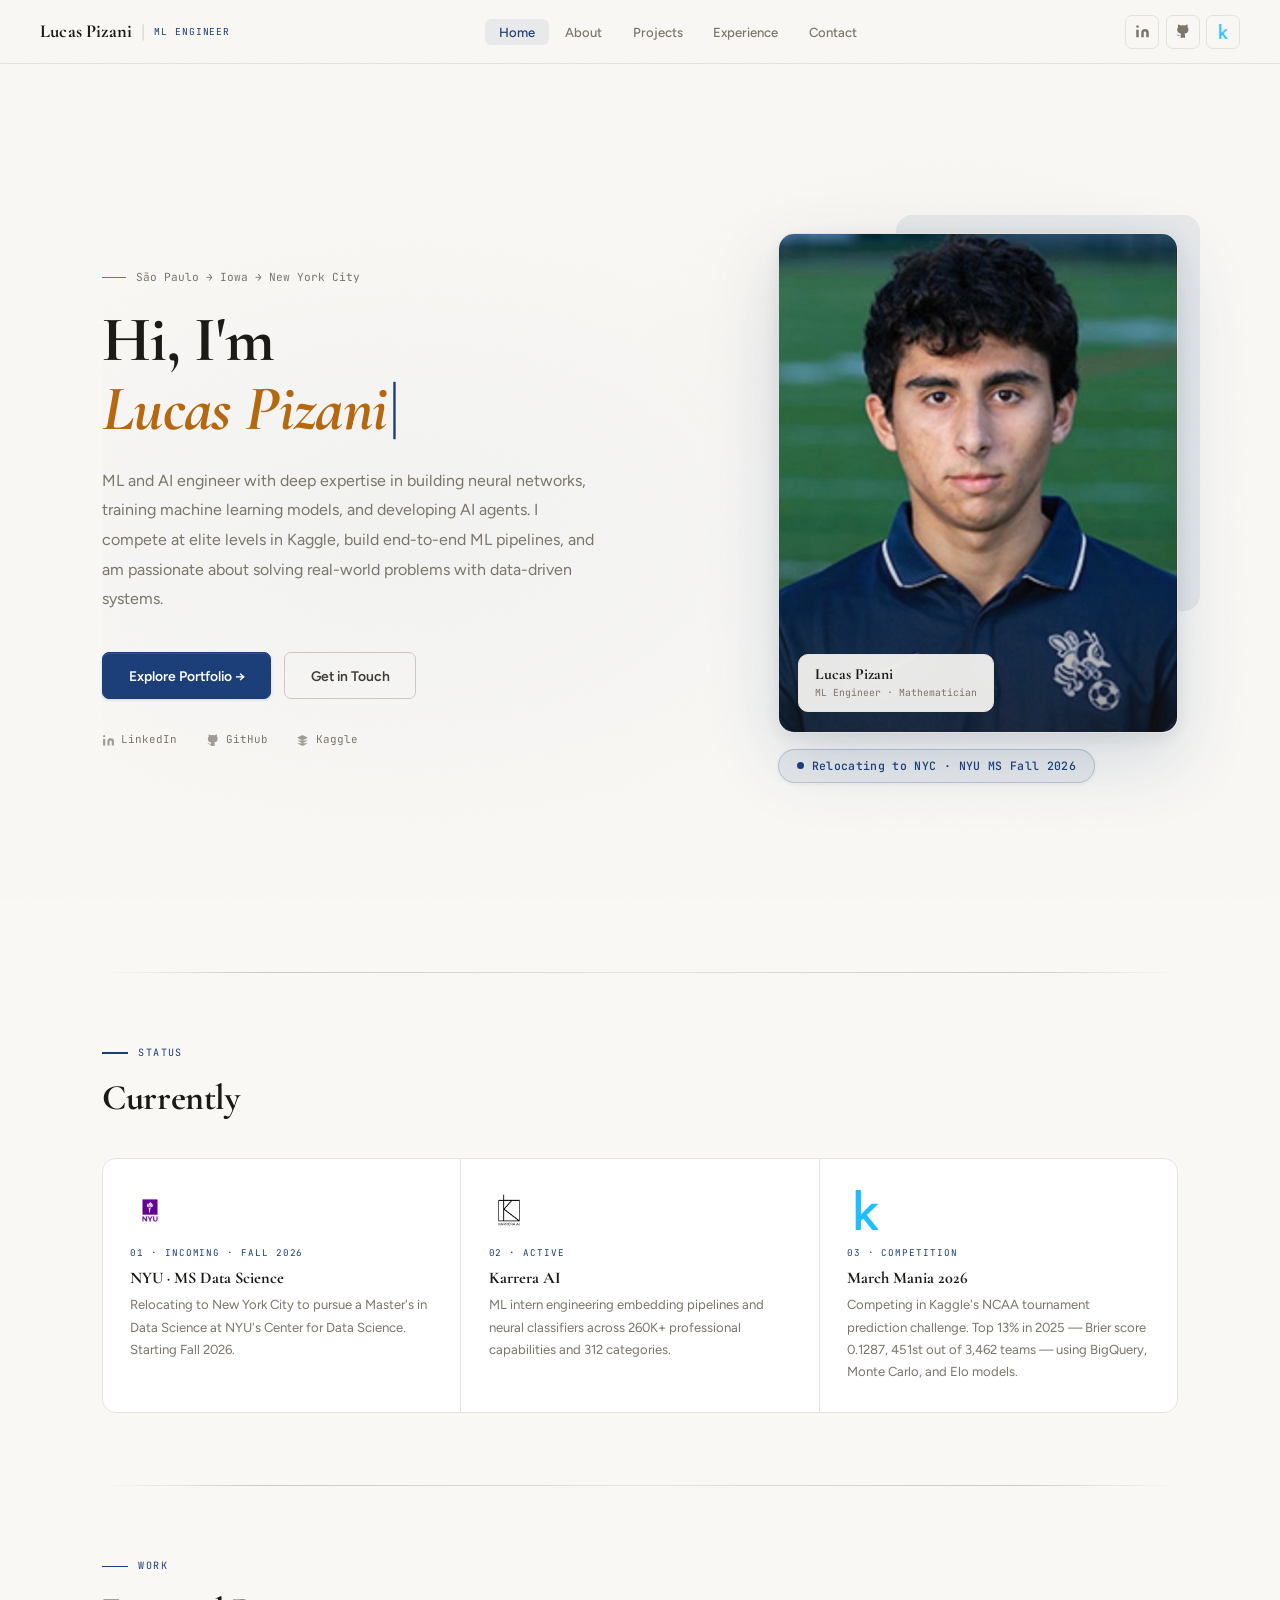
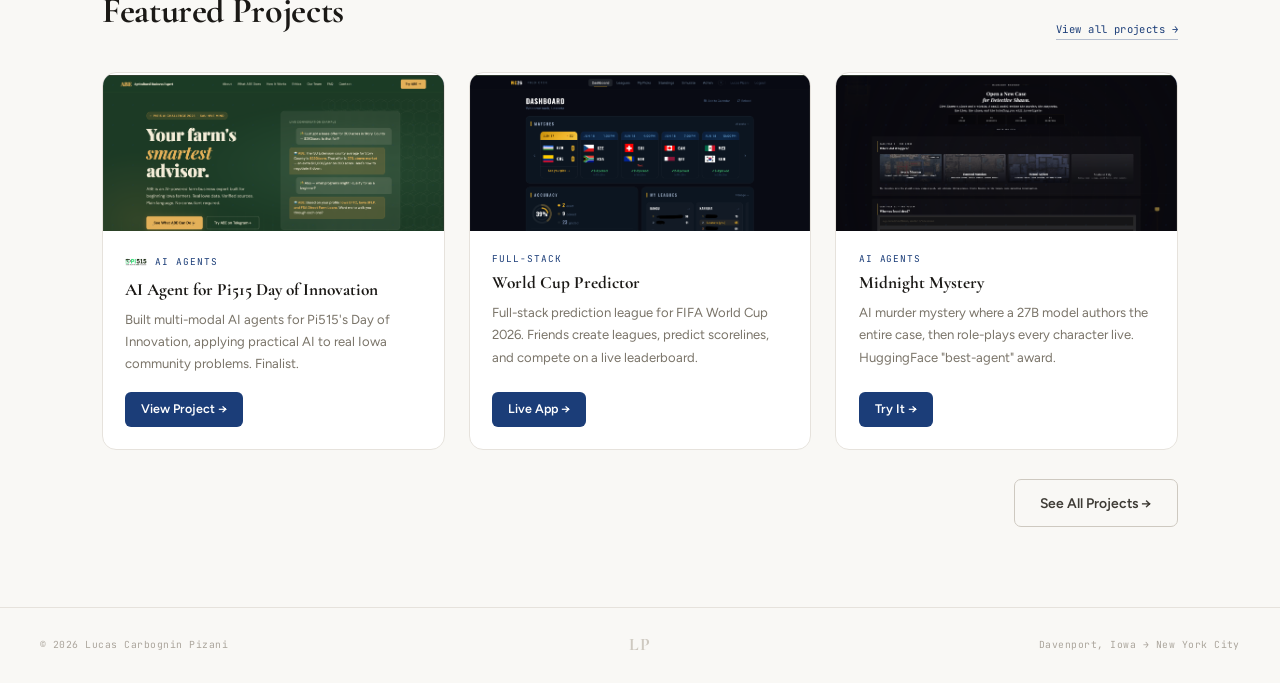
==== commit 3124f0de: "more features + fixs" ====
--- a/index.html
+++ b/index.html
@@ -19,6 +19,9 @@
       gap: 5rem;
       align-items: center;
       padding-top: 2rem;
+      background:
+        radial-gradient(ellipse 70% 55% at 28% 55%, rgba(27,61,120,0.032) 0%, transparent 70%),
+        radial-gradient(ellipse 50% 40% at 78% 30%, rgba(181,103,14,0.022) 0%, transparent 60%);
     }
 
     .hero-greeting {
@@ -136,7 +139,7 @@
       height: 72%;
       background: var(--blue);
       border-radius: 16px;
-      opacity: 0.06;
+      opacity: 0.08;
       z-index: 0;
     }
 
@@ -156,7 +159,7 @@
       overflow: hidden;
       aspect-ratio: 4/5;
       border: 1px solid var(--border);
-      box-shadow: 0 24px 64px rgba(27, 61, 120, 0.13), 0 4px 16px rgba(0, 0, 0, 0.07);
+      box-shadow: 0 28px 72px rgba(27, 61, 120, 0.16), 0 6px 20px rgba(0, 0, 0, 0.08);
     }
 
     .photo-frame img {
@@ -203,7 +206,7 @@
     /* ── SECTION SEPARATOR ── */
     .section-hr {
       height: 1px;
-      background: var(--border);
+      background: linear-gradient(90deg, transparent 0%, var(--border-2) 15%, var(--border) 50%, var(--border-2) 85%, transparent 100%);
       margin: 4.5rem 0;
     }
 
@@ -244,11 +247,13 @@
     .ci {
       background: var(--surface);
       padding: 1.8rem 1.7rem;
-      transition: background 0.15s;
+      border-top: 2px solid transparent;
+      transition: background 0.18s, border-top-color 0.18s;
     }
 
     .ci:hover {
       background: var(--surface-2);
+      border-top-color: var(--blue);
     }
 
     .ci .logo-chip {
@@ -342,29 +347,29 @@
       transform: scale(1.04);
     }
 
-    /* light-toned gradient thumbs */
+    /* gradient thumbs */
     .thumb-purple {
-      background: linear-gradient(135deg, #EEF1FB 0%, #C8CEEF 60%, #A8B1EA 100%);
+      background: linear-gradient(135deg, #E5E9F8 0%, #B8C0E8 55%, #96A1DC 100%);
     }
 
     .thumb-mystery {
-      background: linear-gradient(135deg, #EDF3FD 0%, #C0D2F2 50%, #97B6EA 100%);
+      background: linear-gradient(135deg, #E2ECF9 0%, #AECAEF 50%, #80AAEB 100%);
     }
 
     .thumb-indigo {
-      background: linear-gradient(135deg, #EEF1FC 0%, #C6CBEF 50%, #A5ACEA 100%);
+      background: linear-gradient(135deg, #E5E9F8 0%, #BBC2EA 50%, #98A1DF 100%);
     }
 
     .thumb-amber {
-      background: linear-gradient(135deg, #FDF8F0 0%, #F5E3C0 50%, #EBC98A 100%);
+      background: linear-gradient(135deg, #FBF3E4 0%, #F0D9A8 50%, #E4BF72 100%);
     }
 
     .thumb-blue {
-      background: linear-gradient(135deg, #EDF5FD 0%, #BFDAF8 50%, #92C0F0 100%);
+      background: linear-gradient(135deg, #E3EFF9 0%, #B0D3F4 50%, #7DB5EC 100%);
     }
 
     .thumb-teal {
-      background: linear-gradient(135deg, #EDFAF5 0%, #BAEFDA 50%, #87E4C0 100%);
+      background: linear-gradient(135deg, #E2F7EF 0%, #A8E8CC 50%, #6DD9A8 100%);
     }
 
     .feat-thumb::before {
@@ -521,6 +526,9 @@
             d="M9 19c-5 1.5-5-2.5-7-3m14 6v-3.87a3.37 3.37 0 00-.94-2.61c3.14-.35 6.44-1.54 6.44-7A5.44 5.44 0 0020 4.77 5.07 5.07 0 0019.91 1S18.73.65 16 2.48a13.38 13.38 0 00-7 0C6.27.65 5.09 1 5.09 1A5.07 5.07 0 005 4.77a5.44 5.44 0 00-1.5 3.78c0 5.42 3.3 6.61 6.44 7A3.37 3.37 0 009 18.13V22" />
         </svg>
       </a>
+      <a href="https://kaggle.com/lucascarbogninpizani" target="_blank" class="nav-icon" title="Kaggle">
+        <img src="assets/kaggle.png" alt="Kaggle">
+      </a>
     </div>
   </nav>
 
@@ -536,7 +544,7 @@
           am passionate about solving real-world problems with data-driven systems.
         </p>
 
-        <div class="hero-stats fade-3">
+        <!-- <div class="hero-stats fade-3">
           <div class="hstat">
             <div class="hstat-n">3+</div>
             <div class="hstat-l">years building ML</div>
@@ -546,10 +554,10 @@
             <div class="hstat-l">projects shipped</div>
           </div>
           <div class="hstat">
-            <div class="hstat-n">Top 37%</div>
+            <div class="hstat-n">Top 13%</div>
             <div class="hstat-l">Kaggle March Mania</div>
           </div>
-        </div>
+        </div> -->
 
         <div class="hero-ctas fade-4">
           <a class="btn btn-primary" href="projects.html">Explore Portfolio →</a>
@@ -623,12 +631,11 @@
             professional capabilities and 312 categories.</div>
         </div>
         <div class="ci">
-          <span class="logo-chip" data-letter="K"><img src="assets/kaggle.jpeg" alt="Kaggle"
+          <span class="logo-chip" data-letter="K"><img src="assets/kaggle.png" alt="Kaggle"
               onerror="this.remove()"></span>
           <div class="ci-num">03 · Competition</div>
           <div class="ci-title">March Mania 2026</div>
-          <div class="ci-body">Competing in Kaggle's NCAA tournament prediction challenge. Ranked top 37% using
-            BigQuery, Monte Carlo, and Elo models.</div>
+          <div class="ci-body">Competing in Kaggle's NCAA tournament prediction challenge. Top 13% in 2025 — Brier score 0.1287, 451st out of 3,462 teams — using BigQuery, Monte Carlo, and Elo models.</div>
         </div>
       </div>
     </div>
@@ -648,10 +655,13 @@
 
         <div class="feat-card">
           <div class="feat-thumb thumb-purple">
-            <span class="thumb-emoji">🤖</span>
+            <img src="assets/screenshot_abe.png" alt="Agricultural Business Expert" />
           </div>
           <div class="feat-body">
-            <div class="feat-cat">AI Agents</div>
+            <div class="feat-cat" style="display:flex;align-items:center;gap:0.5rem;">
+              <span class="logo-chip" data-letter="P"><img src="assets/pi515.png" alt="Pi515" onerror="this.remove()"></span>
+              AI Agents
+            </div>
             <div class="feat-title">AI Agent for Pi515 Day of Innovation</div>
             <p class="feat-desc">Built multi-modal AI agents for Pi515's Day of Innovation, applying practical AI to
               real Iowa community problems. Finalist.</p>
@@ -695,8 +705,9 @@
   </div>
 
   <footer>
-    <span>© 2026 Lucas Carbognin Pizani</span>
-    <span>Davenport, Iowa → New York City</span>
+    <span class="footer-copy">© 2026 Lucas Carbognin Pizani</span>
+    <span class="footer-mark">LP</span>
+    <span class="footer-loc">Davenport, Iowa → New York City</span>
   </footer>
 </body>
 
--- a/style.css
+++ b/style.css
@@ -45,7 +45,7 @@
 }
 
 *, *::before, *::after { box-sizing: border-box; margin: 0; padding: 0; }
-html { scroll-behavior: smooth; }
+html { scroll-behavior: smooth; scroll-padding-top: 84px; }
 
 body {
   font-family: var(--font-body);
@@ -55,6 +55,22 @@
   line-height: 1.6;
   -webkit-font-smoothing: antialiased;
   min-height: 100vh;
+}
+
+body::after {
+  content: '';
+  position: fixed;
+  inset: 0;
+  pointer-events: none;
+  z-index: 9998;
+  opacity: 0.026;
+  background-image: url("data:image/svg+xml,%3Csvg xmlns='http://www.w3.org/2000/svg' width='300' height='300'%3E%3Cfilter id='noise'%3E%3CfeTurbulence type='fractalNoise' baseFrequency='0.82' numOctaves='4' stitchTiles='stitch'/%3E%3CfeColorMatrix type='saturate' values='0'/%3E%3C/filter%3E%3Crect width='300' height='300' filter='url(%23noise)'/%3E%3C/svg%3E");
+  background-size: 200px 200px;
+}
+
+::selection {
+  background: rgba(181, 103, 14, 0.13);
+  color: var(--ink);
 }
 
 a { color: inherit; text-decoration: none; }
@@ -226,7 +242,11 @@
 }
 
 /* ── DIVIDER ── */
-.divider { height: 1px; background: var(--border); margin: 3rem 0; }
+.divider {
+  height: 1px;
+  background: linear-gradient(90deg, transparent 0%, var(--border-2) 15%, var(--border) 50%, var(--border-2) 85%, transparent 100%);
+  margin: 3rem 0;
+}
 
 /* ── ORG LOGO CHIP ── */
 .logo-chip {
@@ -235,29 +255,18 @@
   display: inline-flex; align-items: center; justify-content: center;
   flex-shrink: 0;
   width: var(--chip); height: var(--chip);
-  border-radius: calc(var(--chip) * 0.22);
-  background: var(--surface);
-  border: 1px solid var(--border);
-  box-shadow: 0 1px 4px rgba(0,0,0,0.07);
   overflow: hidden;
   vertical-align: middle;
-}
-.logo-chip::before {
-  content: attr(data-letter);
-  font-family: var(--font-display);
-  font-weight: 700;
-  font-size: calc(var(--chip) * 0.46);
-  line-height: 1;
-  color: var(--blue);
 }
 .logo-chip img {
   position: absolute; inset: 0;
   width: 100%; height: 100%;
   object-fit: contain;
-  padding: 14%;
-  background: var(--surface);
-  border-radius: inherit;
-}
+  padding: 0;
+}
+
+/* ── NAV ICON IMAGE ── */
+.nav-icon img { width: 15px; height: 15px; object-fit: contain; }
 
 /* ── TAG ── */
 .tag {
@@ -268,10 +277,11 @@
   border: 1px solid var(--border);
   border-radius: 4px;
   color: var(--muted);
-  transition: border-color 0.15s, color 0.15s;
+  letter-spacing: 0.04em;
+  transition: border-color 0.15s, color 0.15s, background 0.15s;
   white-space: nowrap;
 }
-.tag:hover { border-color: var(--blue); color: var(--blue); }
+.tag:hover { border-color: var(--blue); color: var(--blue); background: var(--blue-dim); }
 
 /* ── BUTTONS ── */
 .btn {
@@ -289,12 +299,13 @@
   background: var(--blue);
   color: #fff;
   border-color: var(--blue);
+  box-shadow: inset 0 1px 0 rgba(255,255,255,0.11), 0 1px 3px rgba(27,61,120,0.18);
 }
 .btn-primary:hover {
   background: var(--blue-light);
   border-color: var(--blue-light);
   transform: translateY(-1px);
-  box-shadow: 0 8px 24px rgba(27, 61, 120, 0.25);
+  box-shadow: inset 0 1px 0 rgba(255,255,255,0.11), 0 8px 28px rgba(27, 61, 120, 0.30);
 }
 .btn-outline {
   background: transparent;
@@ -326,17 +337,20 @@
   background: var(--green-dim);
   border: 1px solid rgba(26,102,71,0.22);
   border-radius: 20px;
-  padding: 0.45rem 1rem;
-  font-size: 0.73rem;
+  padding: 0.45rem 1.1rem;
+  font-size: 0.72rem;
   font-weight: 500;
   color: var(--green);
   align-self: flex-start;
   font-family: var(--font-mono);
+  letter-spacing: 0.03em;
+  box-shadow: 0 1px 4px rgba(26,102,71,0.08);
 }
 .avail-pill.nyu {
   background: var(--blue-dim);
   border-color: rgba(27,61,120,0.2);
   color: var(--blue);
+  box-shadow: 0 1px 4px rgba(27,61,120,0.08);
 }
 .avail-dot {
   width: 7px; height: 7px;
@@ -363,13 +377,34 @@
 /* ── FOOTER ── */
 footer {
   border-top: 1px solid var(--border);
-  padding: 1.6rem 2.5rem;
-  display: flex; justify-content: space-between; align-items: center;
-}
-footer span {
-  font-family: var(--font-mono);
-  font-size: 0.68rem;
+  padding: 1.8rem 2.5rem;
+  display: grid;
+  grid-template-columns: 1fr auto 1fr;
+  align-items: center;
+  gap: 1rem;
+}
+.footer-copy {
+  font-family: var(--font-mono);
+  font-size: 0.61rem;
   color: var(--muted-2);
+  letter-spacing: 0.05em;
+}
+.footer-mark {
+  font-family: var(--font-display);
+  font-size: 1.1rem;
+  font-weight: 700;
+  color: var(--border-2);
+  letter-spacing: 0.06em;
+  text-align: center;
+  line-height: 1;
+  user-select: none;
+}
+.footer-loc {
+  font-family: var(--font-mono);
+  font-size: 0.61rem;
+  color: var(--muted-2);
+  text-align: right;
+  letter-spacing: 0.05em;
 }
 
 /* ── RESPONSIVE ── */
@@ -378,5 +413,6 @@
   .nav-role, .nav-sep { display: none; }
   .nav-links a { padding: 0.3rem 0.55rem; font-size: 0.78rem; }
   .page { padding: 80px 1.25rem 4rem; }
-  footer { flex-direction: column; gap: 0.4rem; text-align: center; padding: 1.2rem; }
-}
+  footer { grid-template-columns: 1fr; gap: 0.25rem; text-align: center; padding: 1.2rem; }
+  .footer-loc { text-align: center; }
+}
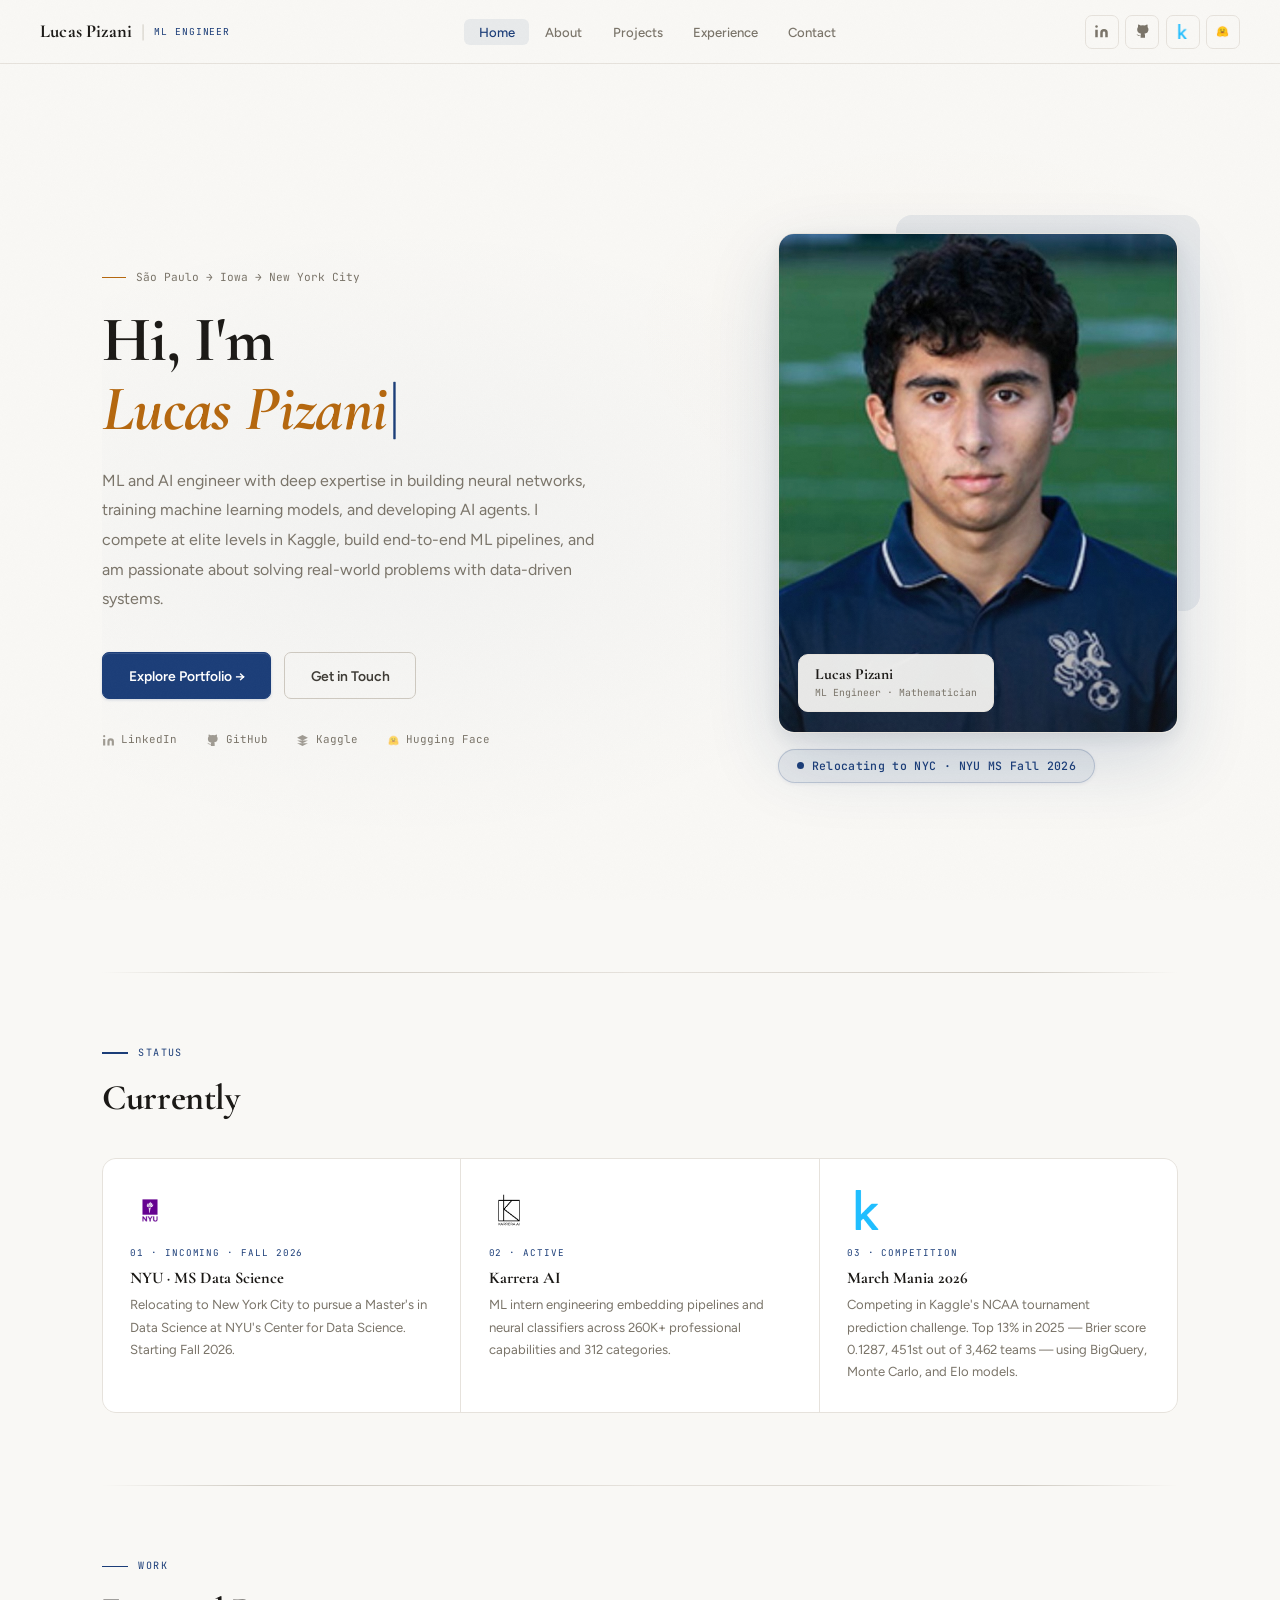
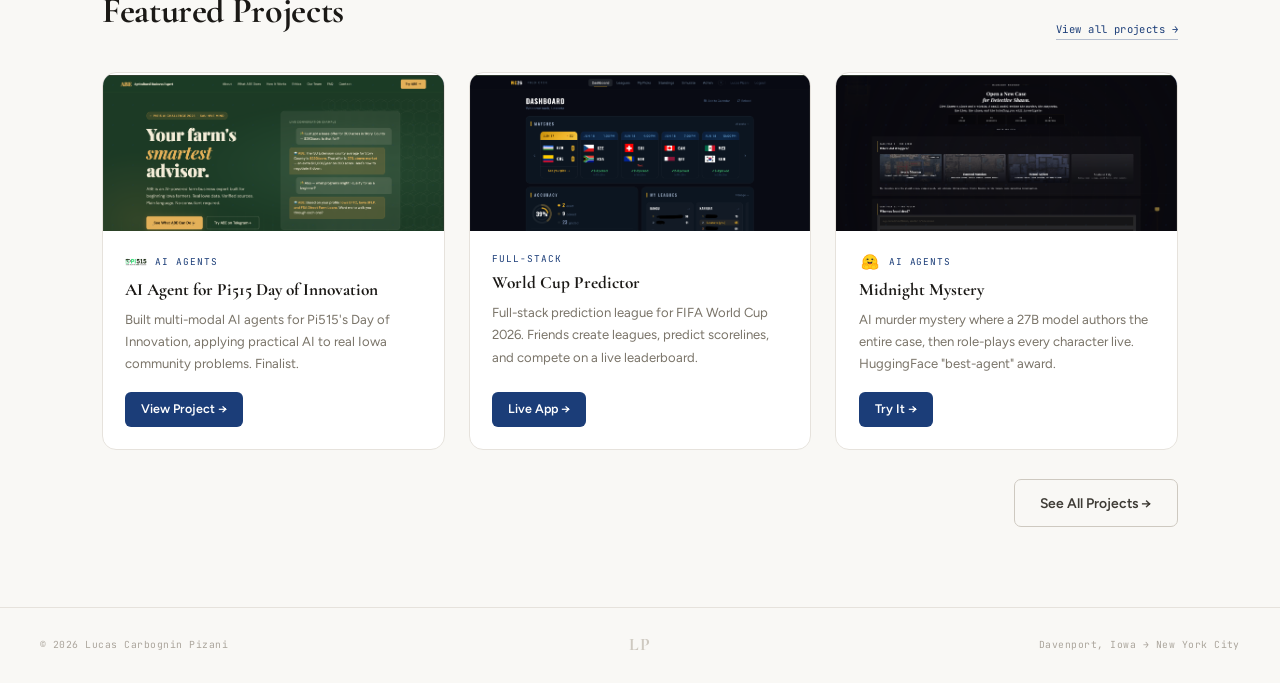
==== commit 45f38b8d: "fixes + hf" ====
--- a/index.html
+++ b/index.html
@@ -20,8 +20,8 @@
       align-items: center;
       padding-top: 2rem;
       background:
-        radial-gradient(ellipse 70% 55% at 28% 55%, rgba(27,61,120,0.032) 0%, transparent 70%),
-        radial-gradient(ellipse 50% 40% at 78% 30%, rgba(181,103,14,0.022) 0%, transparent 60%);
+        radial-gradient(ellipse 70% 55% at 28% 55%, rgba(27, 61, 120, 0.032) 0%, transparent 70%),
+        radial-gradient(ellipse 50% 40% at 78% 30%, rgba(181, 103, 14, 0.022) 0%, transparent 60%);
     }
 
     .hero-greeting {
@@ -529,6 +529,9 @@
       <a href="https://kaggle.com/lucascarbogninpizani" target="_blank" class="nav-icon" title="Kaggle">
         <img src="assets/kaggle.png" alt="Kaggle">
       </a>
+      <a href="https://huggingface.co/lcpizani" target="_blank" class="nav-icon" title="Hugging Face">
+        <img src="assets/huggingface.png" alt="Hugging Face">
+      </a>
     </div>
   </nav>
 
@@ -585,6 +588,10 @@
             </svg>
             Kaggle
           </a>
+          <a href="https://huggingface.co/lcpizani" target="_blank">
+            <img src="assets/huggingface.png" alt="" style="width:13px;height:13px;object-fit:contain;opacity:0.7;">
+            Hugging Face
+          </a>
         </div>
       </div>
 
@@ -635,7 +642,8 @@
               onerror="this.remove()"></span>
           <div class="ci-num">03 · Competition</div>
           <div class="ci-title">March Mania 2026</div>
-          <div class="ci-body">Competing in Kaggle's NCAA tournament prediction challenge. Top 13% in 2025 — Brier score 0.1287, 451st out of 3,462 teams — using BigQuery, Monte Carlo, and Elo models.</div>
+          <div class="ci-body">Competing in Kaggle's NCAA tournament prediction challenge. Top 13% in 2025 — Brier score
+            0.1287, 451st out of 3,462 teams — using BigQuery, Monte Carlo, and Elo models.</div>
         </div>
       </div>
     </div>
@@ -659,7 +667,8 @@
           </div>
           <div class="feat-body">
             <div class="feat-cat" style="display:flex;align-items:center;gap:0.5rem;">
-              <span class="logo-chip" data-letter="P"><img src="assets/pi515.png" alt="Pi515" onerror="this.remove()"></span>
+              <span class="logo-chip" data-letter="P"><img src="assets/pi515.png" alt="Pi515"
+                  onerror="this.remove()"></span>
               AI Agents
             </div>
             <div class="feat-title">AI Agent for Pi515 Day of Innovation</div>
@@ -687,7 +696,11 @@
             <img src="assets/screenshot_mm.png" alt="Midnight Mystery" />
           </div>
           <div class="feat-body">
-            <div class="feat-cat">AI Agents</div>
+            <div class="feat-cat" style="display:flex;align-items:center;gap:0.5rem;">
+              <span class="logo-chip" data-letter="H"><img src="assets/huggingface.png" alt="Hugging Face"
+                  onerror="this.remove()"></span>
+              AI Agents
+            </div>
             <div class="feat-title">Midnight Mystery</div>
             <p class="feat-desc">AI murder mystery where a 27B model authors the entire case, then role-plays every
               character live. HuggingFace "best-agent" award.</p>
--- a/style.css
+++ b/style.css
@@ -144,6 +144,7 @@
   border: 1px solid var(--border);
   color: var(--muted);
   transition: all 0.15s;
+  overflow: hidden;
 }
 .nav-icon:hover {
   color: var(--blue);
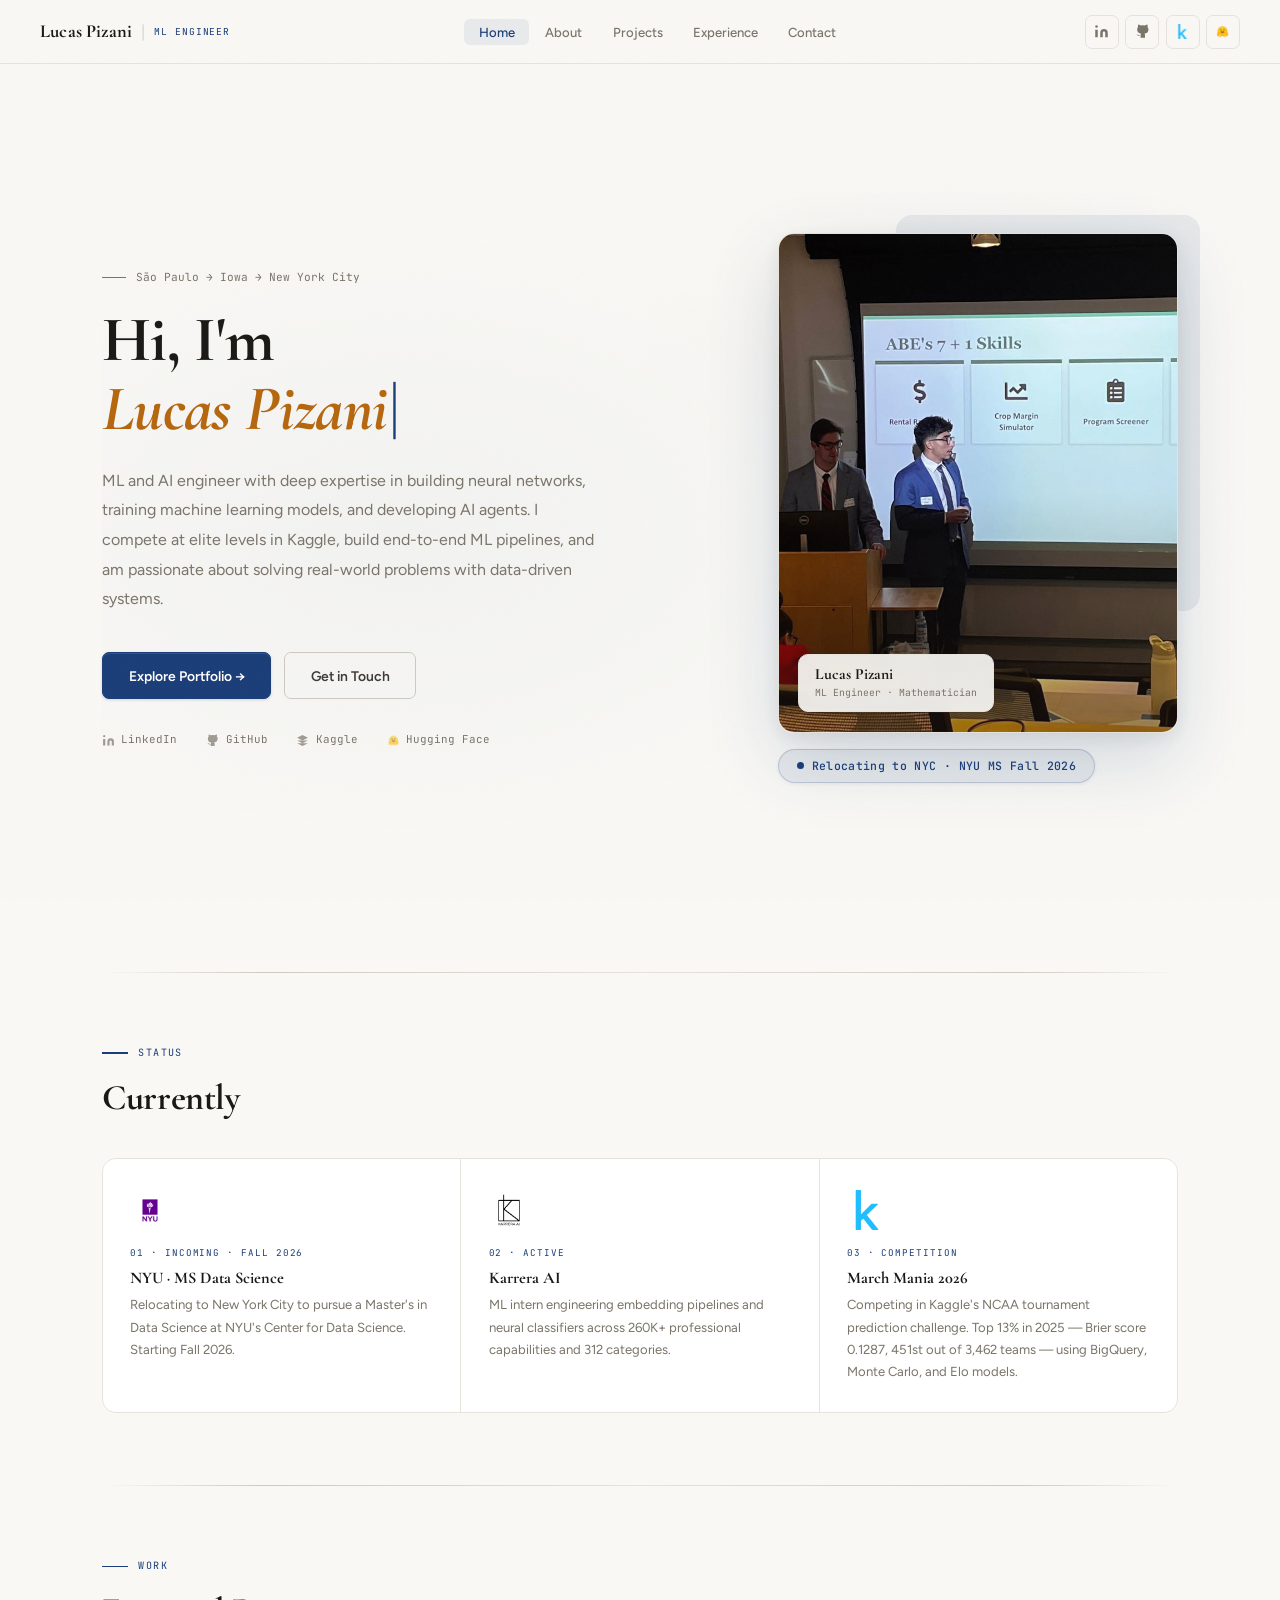
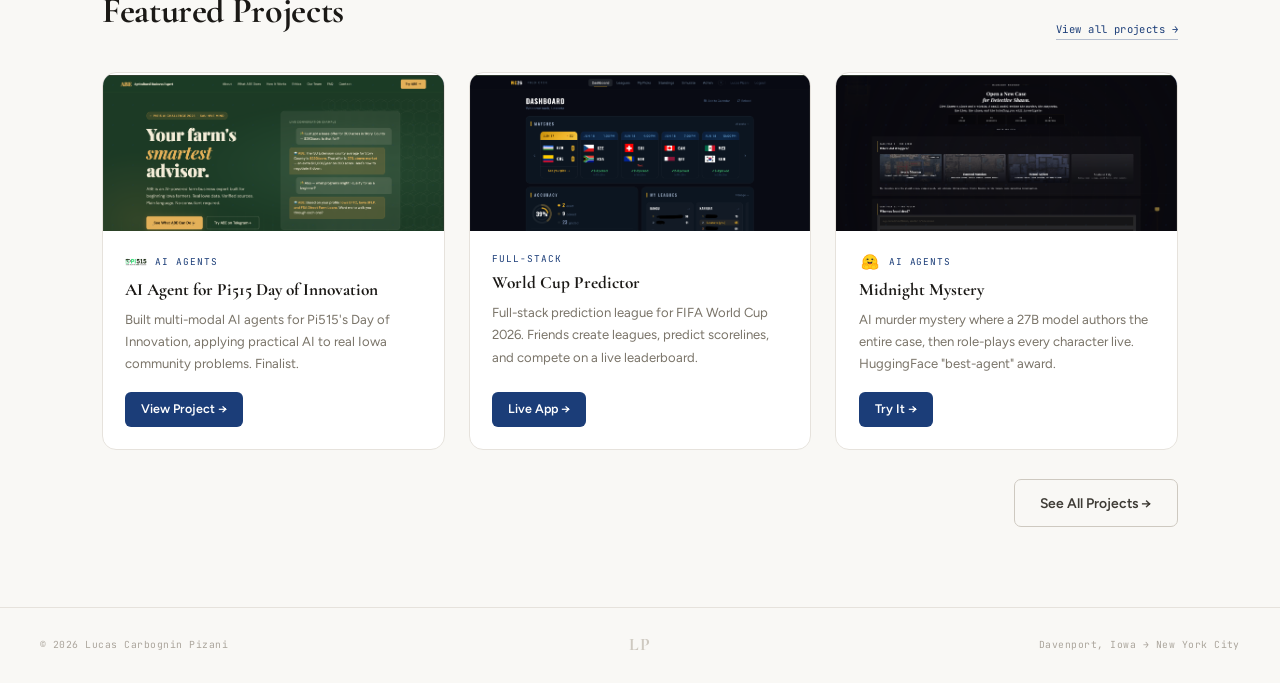
==== commit cbc2f99f: "change navbar abd add pfp" ====
--- a/index.html
+++ b/index.html
@@ -533,6 +533,11 @@
         <img src="assets/huggingface.png" alt="Hugging Face">
       </a>
     </div>
+    <button class="nav-burger" aria-label="Toggle menu" aria-expanded="false">
+      <span></span>
+      <span></span>
+      <span></span>
+    </button>
   </nav>
 
   <div class="page">
@@ -598,7 +603,7 @@
       <div class="hero-photo-col fade-3">
         <div class="photo-accent"></div>
         <div class="photo-frame">
-          <img src="profile.jpg" alt="Lucas Pizani" />
+          <img src="new_profile.png" alt="Lucas Pizani" />
           <div class="photo-badge">
             <div class="photo-badge-name">Lucas Pizani</div>
             <div class="photo-badge-sub">ML Engineer · Mathematician</div>
@@ -717,6 +722,7 @@
 
   </div>
 
+  <script src="nav.js"></script>
   <footer>
     <span class="footer-copy">© 2026 Lucas Carbognin Pizani</span>
     <span class="footer-mark">LP</span>
--- a/style.css
+++ b/style.css
@@ -408,12 +408,81 @@
   letter-spacing: 0.05em;
 }
 
-/* ── RESPONSIVE ── */
+/* ── HAMBURGER BUTTON ── */
+.nav-burger {
+  display: none;
+  flex-direction: column;
+  justify-content: center;
+  align-items: center;
+  gap: 5px;
+  width: 38px;
+  height: 38px;
+  background: none;
+  border: 1px solid var(--border);
+  border-radius: 7px;
+  cursor: pointer;
+  padding: 0;
+  flex-shrink: 0;
+  transition: border-color 0.15s, background 0.15s;
+}
+.nav-burger:hover {
+  border-color: var(--blue);
+  background: var(--blue-dim);
+}
+.nav-burger span {
+  display: block;
+  width: 16px;
+  height: 1.5px;
+  background: var(--ink);
+  border-radius: 2px;
+  transition: transform 0.22s ease, opacity 0.22s ease;
+  transform-origin: center;
+}
+nav.nav-open .nav-burger span:nth-child(1) { transform: translateY(6.5px) rotate(45deg); }
+nav.nav-open .nav-burger span:nth-child(2) { opacity: 0; transform: scaleX(0); }
+nav.nav-open .nav-burger span:nth-child(3) { transform: translateY(-6.5px) rotate(-45deg); }
+
+/* ── MOBILE MENU DROPDOWN ── */
 @media (max-width: 768px) {
-  nav { padding: 0 1rem; }
+  nav {
+    padding: 0 1rem;
+    flex-wrap: wrap;
+    height: auto;
+    min-height: 56px;
+  }
+  .nav-brand { padding: 0.75rem 0; }
   .nav-role, .nav-sep { display: none; }
-  .nav-links a { padding: 0.3rem 0.55rem; font-size: 0.78rem; }
-  .page { padding: 80px 1.25rem 4rem; }
+  .nav-links { display: none; }
+  .nav-icons { display: none; }
+  .nav-burger { display: flex; }
+
+  nav.nav-open .nav-links {
+    display: flex;
+    flex-direction: column;
+    width: 100%;
+    padding: 0.5rem 0 0.75rem;
+    gap: 0.1rem;
+    border-top: 1px solid var(--border);
+    list-style: none;
+    order: 10;
+  }
+  nav.nav-open .nav-links a {
+    display: block;
+    font-size: 0.95rem;
+    font-weight: 500;
+    padding: 0.7rem 0.75rem;
+    border-radius: 7px;
+    color: var(--muted);
+    transition: color 0.15s, background 0.15s;
+  }
+  nav.nav-open .nav-links a:hover,
+  nav.nav-open .nav-links a.active {
+    color: var(--blue);
+    background: var(--blue-dim);
+  }
+
+  html { scroll-padding-top: 56px; }
+  .page { padding: 72px 1.25rem 4rem; }
   footer { grid-template-columns: 1fr; gap: 0.25rem; text-align: center; padding: 1.2rem; }
   .footer-loc { text-align: center; }
 }
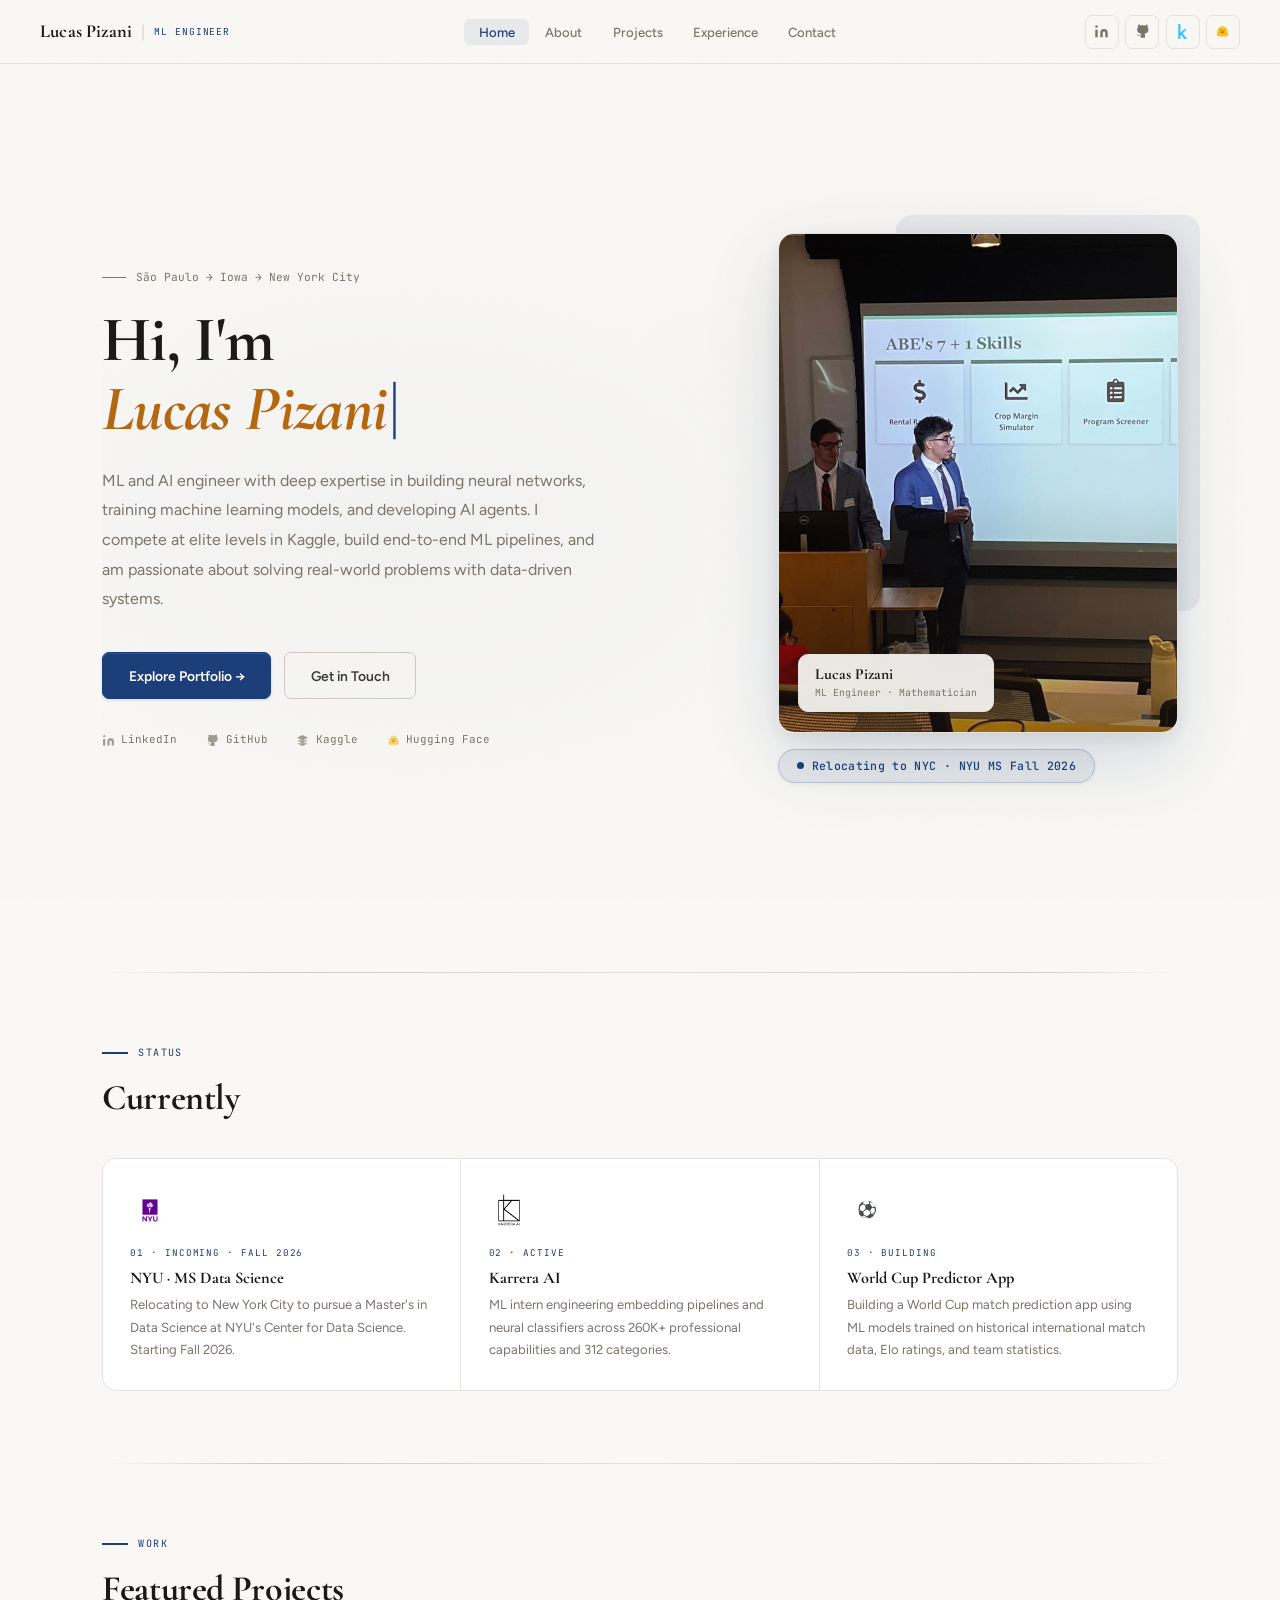
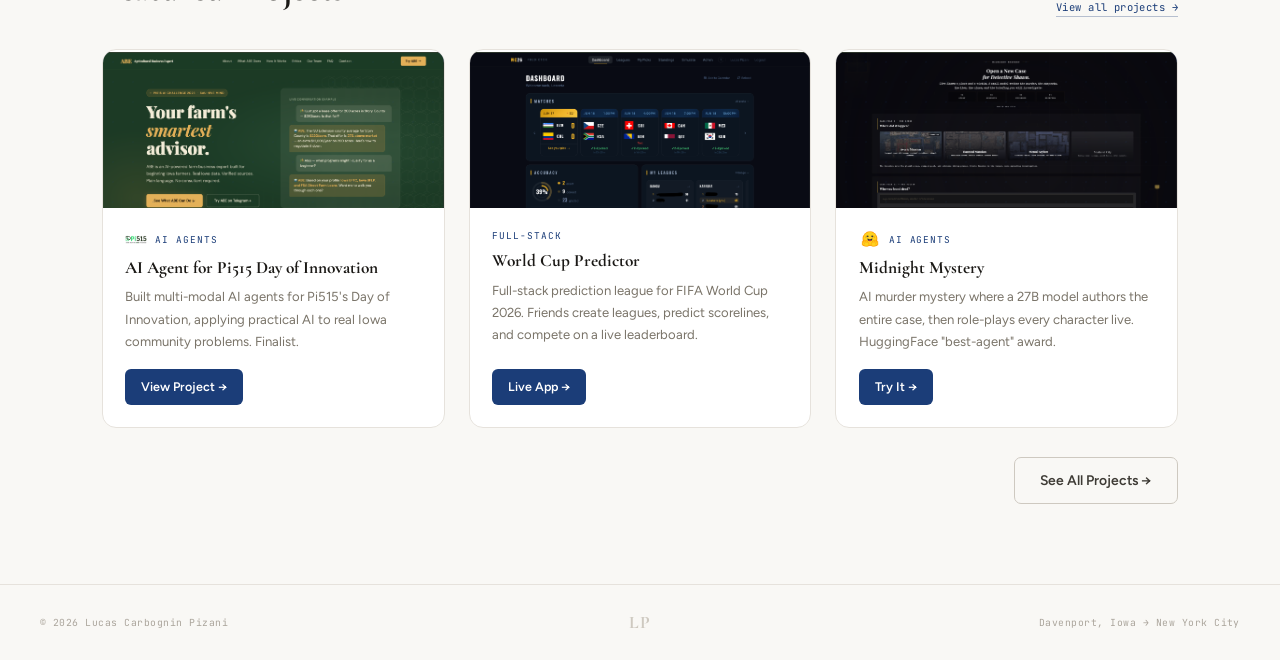
==== commit b148ba5a: "changed index page" ====
--- a/index.html
+++ b/index.html
@@ -643,12 +643,10 @@
             professional capabilities and 312 categories.</div>
         </div>
         <div class="ci">
-          <span class="logo-chip" data-letter="K"><img src="assets/kaggle.png" alt="Kaggle"
-              onerror="this.remove()"></span>
-          <div class="ci-num">03 · Competition</div>
-          <div class="ci-title">March Mania 2026</div>
-          <div class="ci-body">Competing in Kaggle's NCAA tournament prediction challenge. Top 13% in 2025 — Brier score
-            0.1287, 451st out of 3,462 teams — using BigQuery, Monte Carlo, and Elo models.</div>
+          <span class="logo-chip" data-letter="W">⚽</span>
+          <div class="ci-num">03 · Building</div>
+          <div class="ci-title">World Cup Predictor App</div>
+          <div class="ci-body">Building a World Cup match prediction app using ML models trained on historical international match data, Elo ratings, and team statistics.</div>
         </div>
       </div>
     </div>
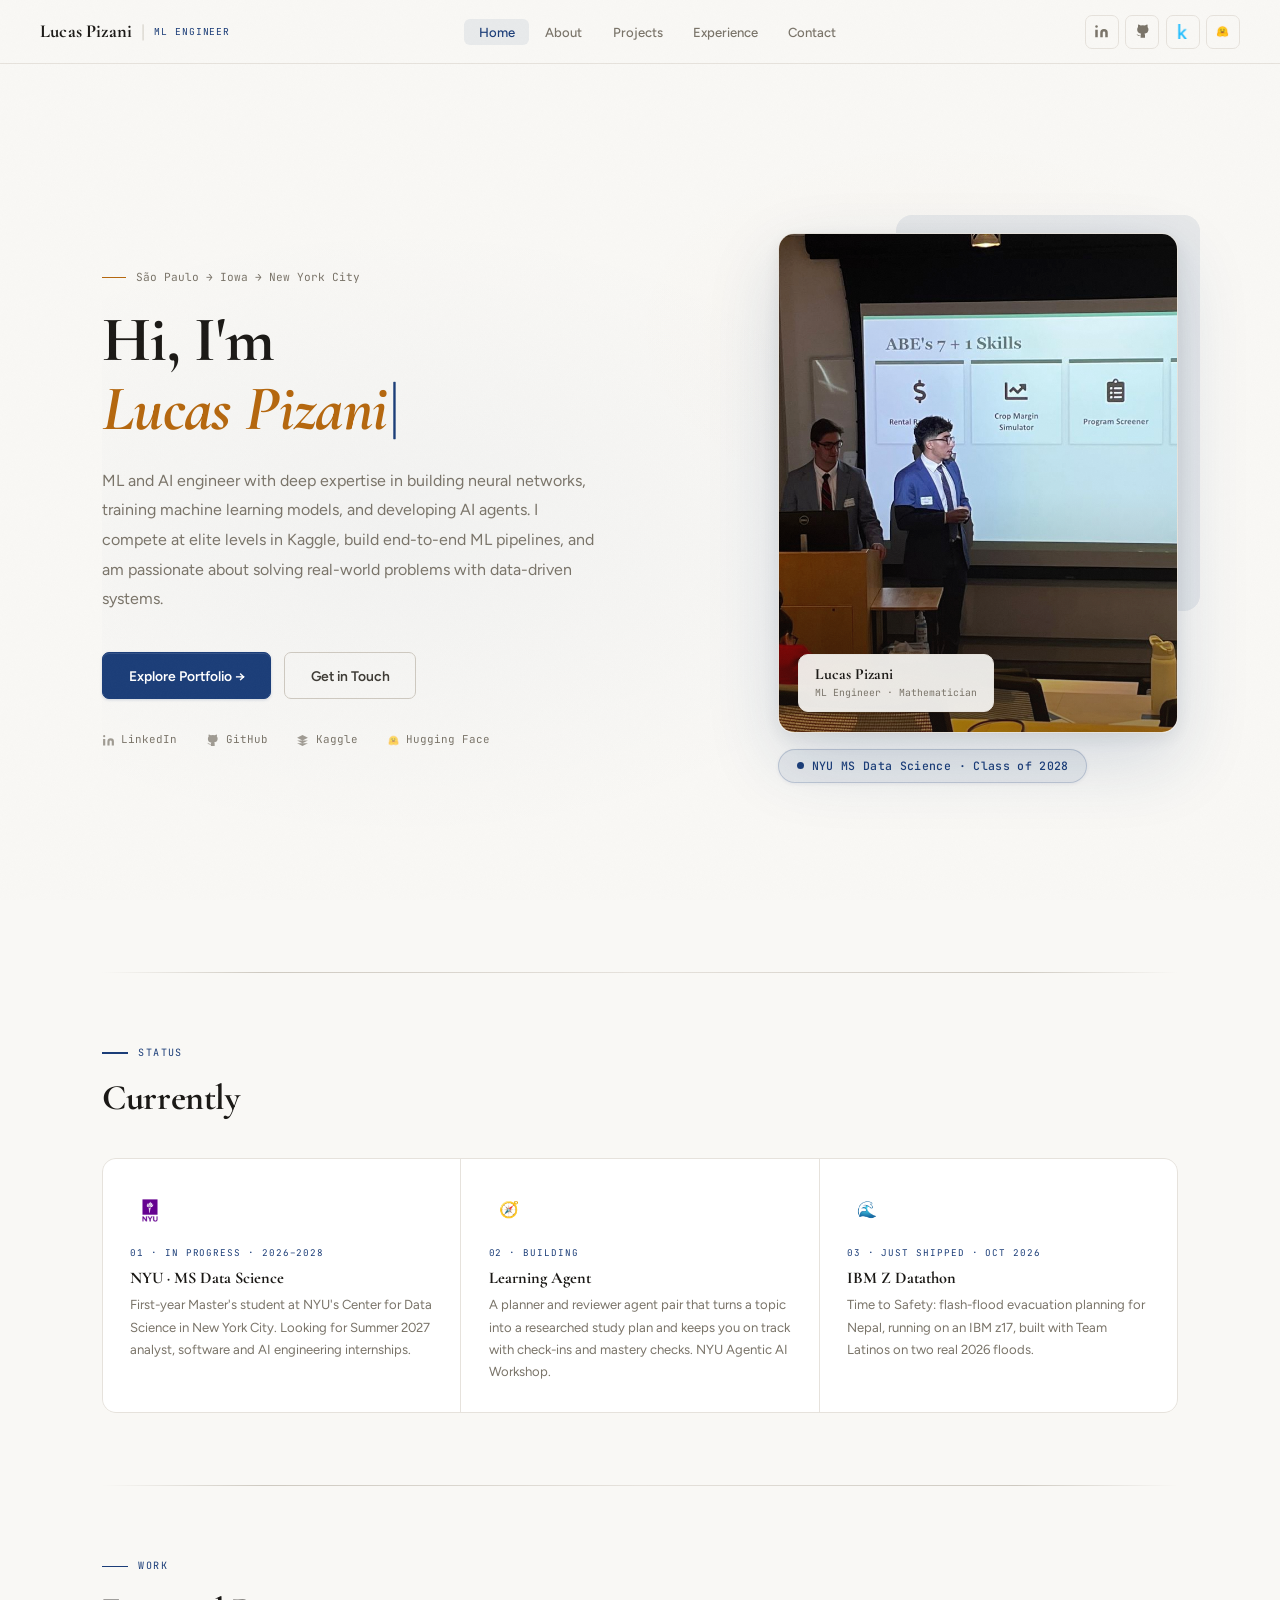
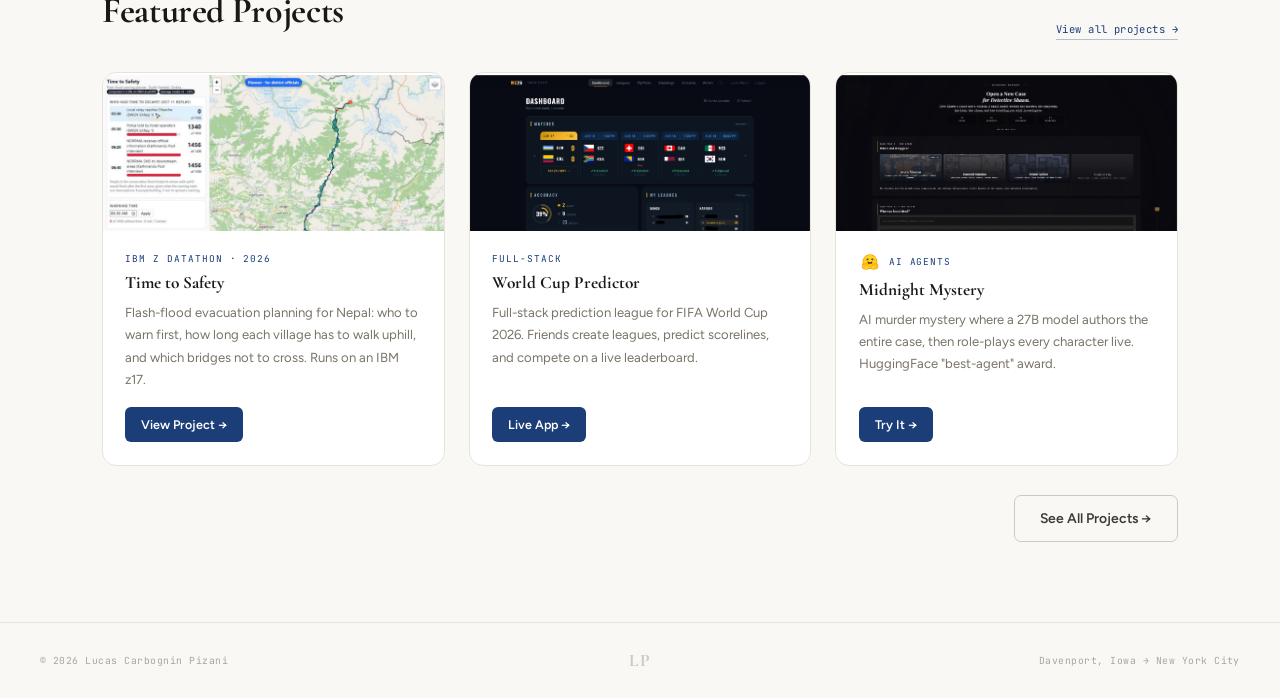
==== commit 6cab16ba: "add hackathon and learning agent, update NYU status Co-Authored-By: Claude Opus 5.5 (1M context) <no" ====
--- a/index.html
+++ b/index.html
@@ -611,7 +611,7 @@
         </div>
         <div class="avail-pill nyu">
           <div class="avail-dot"></div>
-          Relocating to NYC · NYU MS Fall 2026
+          NYU MS Data Science · Class of 2028
         </div>
       </div>
     </div>
@@ -629,24 +629,24 @@
       <div class="currently-grid">
         <div class="ci">
           <span class="logo-chip" data-letter="N"><img src="assets/nyu.png" alt="NYU" onerror="this.remove()"></span>
-          <div class="ci-num">01 · Incoming · Fall 2026</div>
+          <div class="ci-num">01 · In progress · 2026–2028</div>
           <div class="ci-title">NYU · MS Data Science</div>
-          <div class="ci-body">Relocating to New York City to pursue a Master's in Data Science at NYU's Center for Data
-            Science. Starting Fall 2026.</div>
+          <div class="ci-body">First-year Master's student at NYU's Center for Data Science in New York City. Looking
+            for Summer 2027 analyst, software and AI engineering internships.</div>
         </div>
         <div class="ci">
-          <span class="logo-chip" data-letter="K"><img src="assets/karrera-ai.png" alt="Karrera AI"
-              onerror="this.remove()"></span>
-          <div class="ci-num">02 · Active</div>
-          <div class="ci-title">Karrera AI</div>
-          <div class="ci-body">ML intern engineering embedding pipelines and neural classifiers across 260K+
-            professional capabilities and 312 categories.</div>
+          <span class="logo-chip" data-letter="L">🧭</span>
+          <div class="ci-num">02 · Building</div>
+          <div class="ci-title">Learning Agent</div>
+          <div class="ci-body">A planner and reviewer agent pair that turns a topic into a researched study plan and
+            keeps you on track with check-ins and mastery checks. NYU Agentic AI Workshop.</div>
         </div>
         <div class="ci">
-          <span class="logo-chip" data-letter="W">⚽</span>
-          <div class="ci-num">03 · Building</div>
-          <div class="ci-title">World Cup Predictor App</div>
-          <div class="ci-body">Building a World Cup match prediction app using ML models trained on historical international match data, Elo ratings, and team statistics.</div>
+          <span class="logo-chip" data-letter="T">🌊</span>
+          <div class="ci-num">03 · Just shipped · Oct 2026</div>
+          <div class="ci-title">IBM Z Datathon</div>
+          <div class="ci-body">Time to Safety: flash-flood evacuation planning for Nepal, running on an IBM z17, built
+            with Team Latinos on two real 2026 floods.</div>
         </div>
       </div>
     </div>
@@ -663,24 +663,18 @@
         <a href="projects.html" class="see-all">View all projects →</a>
       </div>
       <div class="feat-grid">
-
         <div class="feat-card">
-          <div class="feat-thumb thumb-purple">
-            <img src="assets/screenshot_abe.png" alt="Agricultural Business Expert" />
+          <div class="feat-thumb thumb-img">
+            <img src="assets/screenshot_evac.jpg" alt="Time to Safety flood warning planner" />
           </div>
           <div class="feat-body">
-            <div class="feat-cat" style="display:flex;align-items:center;gap:0.5rem;">
-              <span class="logo-chip" data-letter="P"><img src="assets/pi515.png" alt="Pi515"
-                  onerror="this.remove()"></span>
-              AI Agents
-            </div>
-            <div class="feat-title">AI Agent for Pi515 Day of Innovation</div>
-            <p class="feat-desc">Built multi-modal AI agents for Pi515's Day of Innovation, applying practical AI to
-              real Iowa community problems. Finalist.</p>
-            <a href="https://github.com/lcpizani/ABE/" target="_blank" class="feat-btn">View Project →</a>
-          </div>
-        </div>
-
+            <div class="feat-cat">IBM Z Datathon · 2026</div>
+            <div class="feat-title">Time to Safety</div>
+            <p class="feat-desc">Flash-flood evacuation planning for Nepal: who to warn first, how long each village has
+              to walk uphill, and which bridges not to cross. Runs on an IBM z17.</p>
+            <a href="https://github.com/larubiano0/evac-ai" target="_blank" class="feat-btn">View Project →</a>
+          </div>
+        </div>
         <div class="feat-card">
           <div class="feat-thumb thumb-img">
             <img src="assets/screenshot_wc.png" alt="World Cup Predictor" />
@@ -693,7 +687,6 @@
             <a href="https://wcfootballpredictions.com" target="_blank" class="feat-btn">Live App →</a>
           </div>
         </div>
-
         <div class="feat-card">
           <div class="feat-thumb thumb-mystery">
             <img src="assets/screenshot_mm.png" alt="Midnight Mystery" />
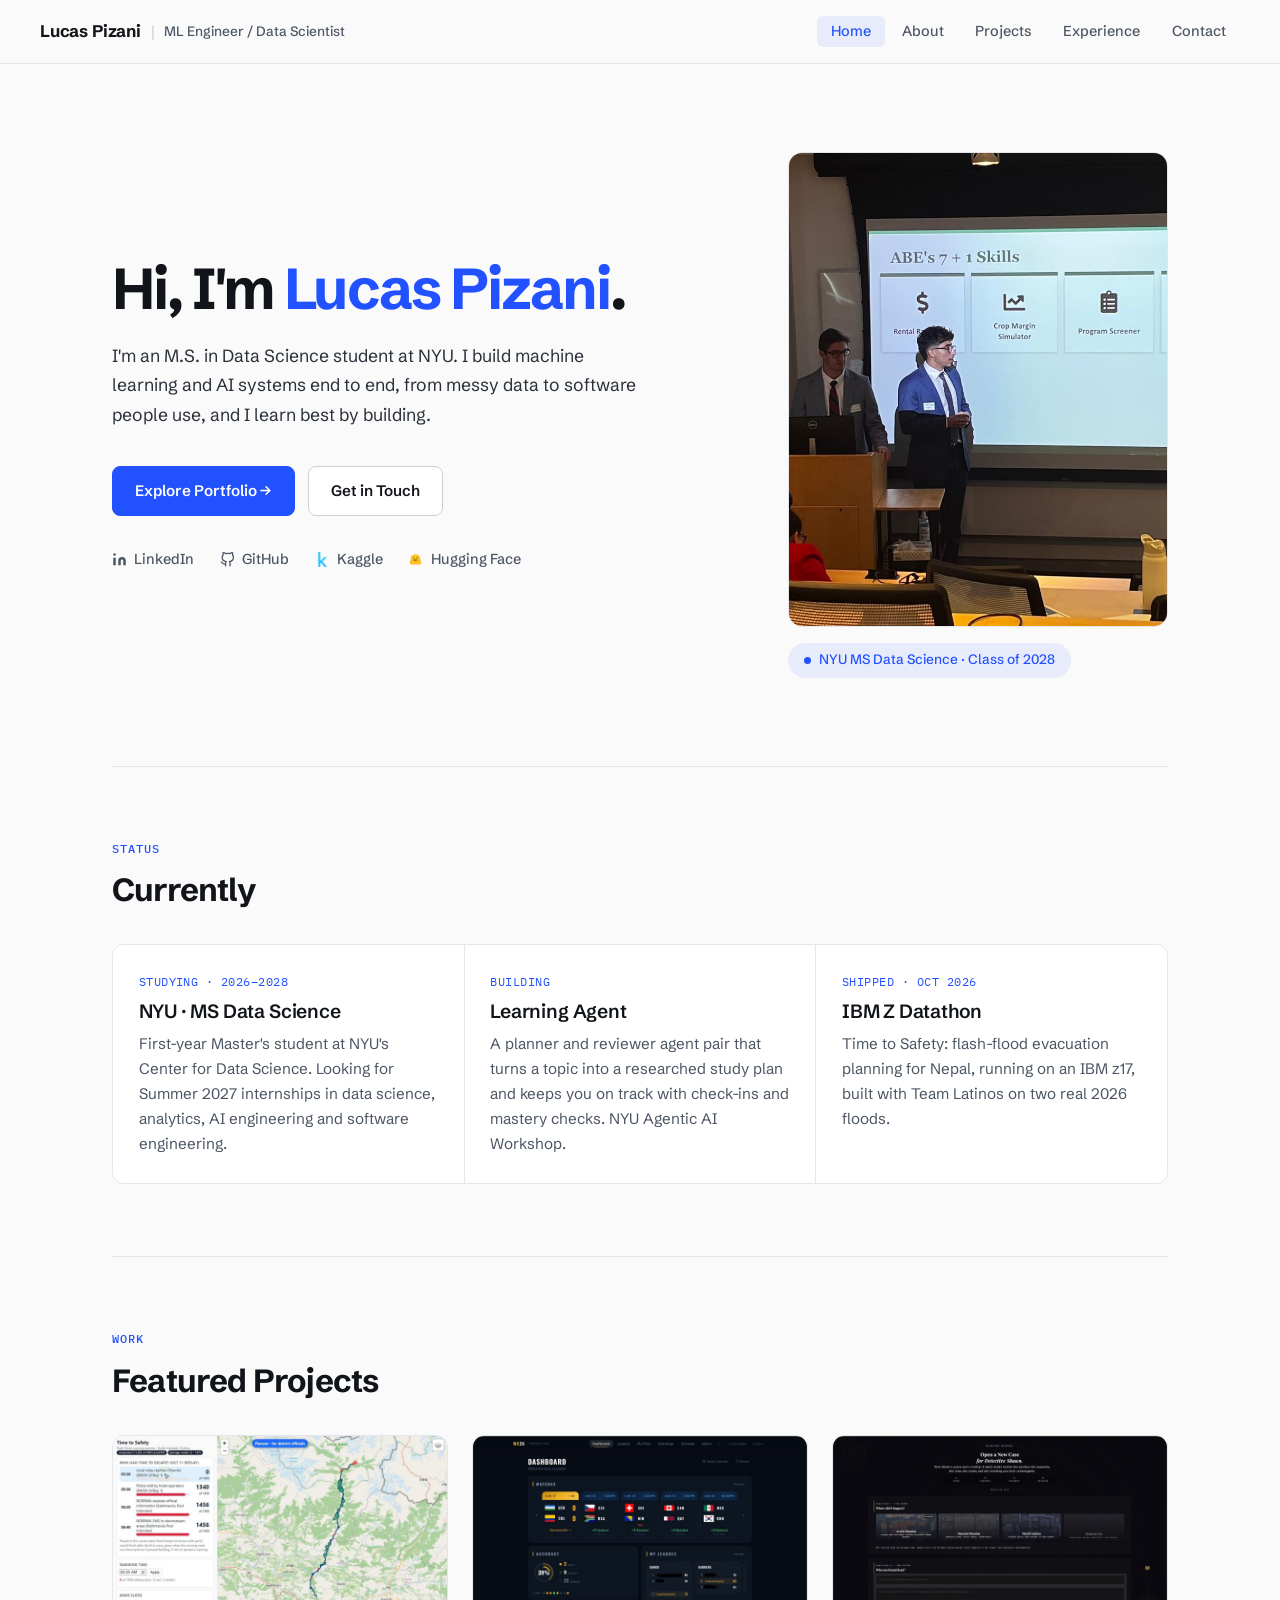
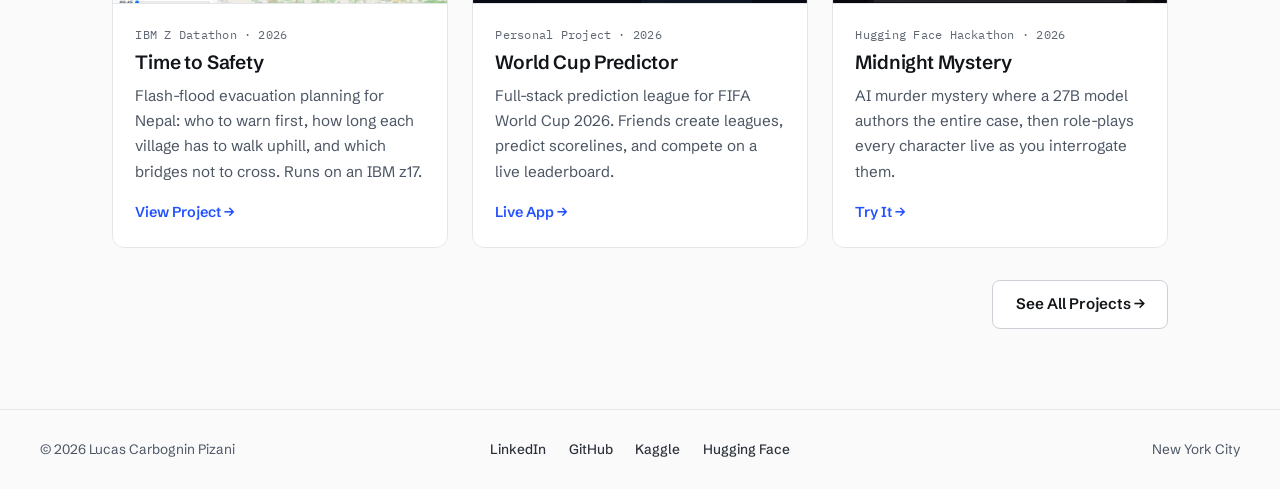
==== commit db153119: "Redesign site, rewrite copy, and add Google Analytics - New type and color system: Schibsted Grotesk" ====
--- a/index.html
+++ b/index.html
@@ -4,42 +4,40 @@
 <head>
   <meta charset="UTF-8" />
   <meta name="viewport" content="width=device-width, initial-scale=1.0" />
-  <title>Lucas Pizani — ML Engineer</title>
+  <!-- Google tag (gtag.js) -->
+  <script async src="https://www.googletagmanager.com/gtag/js?id=G-XKRBLCZBWV"></script>
+  <script>
+    window.dataLayer = window.dataLayer || [];
+    function gtag(){dataLayer.push(arguments);}
+    gtag('js', new Date());
+
+    gtag('config', 'G-XKRBLCZBWV');
+  </script>
+  <title>Lucas Pizani — ML Engineer / Data Scientist</title>
+  <meta name="description"
+    content="Lucas Pizani, ML engineer and data scientist and MS Data Science student at NYU. End-to-end ML pipelines, AI agents and Kaggle competitions." />
+  <meta property="og:type" content="website" />
+  <meta property="og:site_name" content="Lucas Pizani" />
+  <meta property="og:title" content="Lucas Pizani — ML Engineer / Data Scientist" />
+  <meta property="og:description"
+    content="MS Data Science student at NYU building end-to-end ML pipelines and AI agents." />
+  <meta property="og:url" content="https://lcpizani.github.io/" />
+  <meta property="og:image" content="https://lcpizani.github.io/assets/profile_hero.jpg" />
+  <meta name="twitter:card" content="summary" />
+  <link rel="icon" href="favicon.svg" type="image/svg+xml" />
   <link rel="preconnect" href="https://fonts.googleapis.com" />
-  <link
-    href="https://fonts.googleapis.com/css2?family=Cormorant+Garamond:ital,wght@0,400;0,600;0,700;1,400;1,600;1,700&family=Figtree:wght@300;400;500;600;700&family=JetBrains+Mono:wght@400;500&display=swap"
+  <link rel="preconnect" href="https://fonts.gstatic.com" crossorigin />
+  <link href="https://fonts.googleapis.com/css2?family=Schibsted+Grotesk:wght@400;500;600;700&family=IBM+Plex+Mono:wght@400;500&display=swap"
     rel="stylesheet" />
   <link rel="stylesheet" href="style.css" />
   <style>
     /* ── HERO ── */
     .hero {
-      min-height: calc(100vh - 84px);
       display: grid;
-      grid-template-columns: 1fr 400px;
+      grid-template-columns: 1fr 380px;
       gap: 5rem;
       align-items: center;
-      padding-top: 2rem;
-      background:
-        radial-gradient(ellipse 70% 55% at 28% 55%, rgba(27, 61, 120, 0.032) 0%, transparent 70%),
-        radial-gradient(ellipse 50% 40% at 78% 30%, rgba(181, 103, 14, 0.022) 0%, transparent 60%);
-    }
-
-    .hero-greeting {
-      font-family: var(--font-mono);
-      font-size: 0.7rem;
-      color: var(--muted);
-      margin-bottom: 1.2rem;
-      display: flex;
-      align-items: center;
-      gap: 0.6rem;
-    }
-
-    .hero-greeting::before {
-      content: '';
-      display: inline-block;
-      width: 24px;
-      height: 1px;
-      background: var(--amber);
+      padding: 2.5rem 0 1rem;
     }
 
     .hero h1 {
@@ -47,49 +45,10 @@
     }
 
     .hero-bio {
-      font-size: 1rem;
-      color: var(--muted);
-      line-height: 1.85;
-      max-width: 500px;
-      margin-bottom: 2.4rem;
-    }
-
-    /* stats */
-    .hero-stats {
-      display: flex;
-      gap: 0;
-      margin-bottom: 2.4rem;
-      padding-bottom: 2.4rem;
-      border-bottom: 1px solid var(--border);
-    }
-
-    .hstat {
-      padding-right: 2.2rem;
-      margin-right: 2.2rem;
-      border-right: 1px solid var(--border);
-    }
-
-    .hstat:last-child {
-      border-right: none;
-      padding-right: 0;
-      margin-right: 0;
-    }
-
-    .hstat-n {
-      font-family: var(--font-display);
-      font-size: 2.1rem;
-      font-weight: 700;
-      color: var(--amber);
-      line-height: 1;
-      margin-bottom: 0.25rem;
-    }
-
-    .hstat-l {
-      font-family: var(--font-mono);
-      font-size: 0.59rem;
-      color: var(--muted-2);
-      letter-spacing: 0.07em;
-      text-transform: uppercase;
+      font-size: 1.1rem;
+      line-height: 1.7;
+      max-width: 540px;
+      margin-bottom: 2.2rem;
     }
 
     .hero-ctas {
@@ -101,65 +60,44 @@
 
     .hero-links {
       display: flex;
-      gap: 1.8rem;
+      flex-wrap: wrap;
+      gap: 0.6rem 1.6rem;
     }
 
     .hero-links a {
-      font-family: var(--font-mono);
-      font-size: 0.68rem;
+      font-size: 0.9rem;
+      font-weight: 500;
       color: var(--muted);
       display: flex;
       align-items: center;
-      gap: 0.4rem;
+      gap: 0.45rem;
       transition: color 0.15s;
     }
 
     .hero-links a:hover {
-      color: var(--blue);
-    }
-
-    .hero-links svg {
-      opacity: 0.7;
+      color: var(--accent);
+    }
+
+    .hero-links svg,
+    .hero-links img {
+      width: 15px;
+      height: 15px;
+      object-fit: contain;
     }
 
     /* ── PHOTO COLUMN ── */
     .hero-photo-col {
-      position: relative;
       display: flex;
       flex-direction: column;
       gap: 1rem;
     }
 
-    /* accent rectangle behind photo */
-    .photo-accent {
-      position: absolute;
-      top: -18px;
-      right: -22px;
-      width: 76%;
-      height: 72%;
-      background: var(--blue);
-      border-radius: 16px;
-      opacity: 0.08;
-      z-index: 0;
-    }
-
-    /* subtle grid pattern on accent */
-    .photo-accent::after {
-      content: '';
-      position: absolute;
-      inset: 0;
-      background-image: repeating-linear-gradient(0deg, transparent, transparent 19px, rgba(27, 61, 120, 0.15) 19px, rgba(27, 61, 120, 0.15) 20px), repeating-linear-gradient(90deg, transparent, transparent 19px, rgba(27, 61, 120, 0.15) 19px, rgba(27, 61, 120, 0.15) 20px);
-      border-radius: inherit;
-    }
-
     .photo-frame {
-      position: relative;
-      z-index: 1;
-      border-radius: 16px;
+      border-radius: 14px;
       overflow: hidden;
       aspect-ratio: 4/5;
+      max-width: 100%;
       border: 1px solid var(--border);
-      box-shadow: 0 28px 72px rgba(27, 61, 120, 0.16), 0 6px 20px rgba(0, 0, 0, 0.08);
     }
 
     .photo-frame img {
@@ -170,68 +108,15 @@
       display: block;
     }
 
-    .photo-frame::after {
-      content: '';
-      position: absolute;
-      inset: 0;
-      background: linear-gradient(to top, rgba(27, 25, 22, 0.42) 0%, transparent 48%);
-    }
-
-    .photo-badge {
-      position: absolute;
-      bottom: 1.2rem;
-      left: 1.2rem;
-      background: rgba(249, 248, 245, 0.93);
-      backdrop-filter: blur(14px);
-      border: 1px solid var(--border);
-      border-radius: 10px;
-      padding: 0.65rem 1rem;
-      z-index: 2;
-    }
-
-    .photo-badge-name {
-      font-family: var(--font-display);
-      font-size: 0.98rem;
-      font-weight: 700;
-      color: var(--ink);
-      line-height: 1.3;
-    }
-
-    .photo-badge-sub {
-      font-family: var(--font-mono);
-      font-size: 0.61rem;
-      color: var(--muted);
-    }
-
-    /* ── SECTION SEPARATOR ── */
     .section-hr {
       height: 1px;
-      background: linear-gradient(90deg, transparent 0%, var(--border-2) 15%, var(--border) 50%, var(--border-2) 85%, transparent 100%);
+      background: var(--border);
       margin: 4.5rem 0;
     }
 
     /* ── CURRENTLY GRID ── */
     .block-head {
-      display: flex;
-      align-items: flex-end;
-      justify-content: space-between;
-      gap: 1rem;
-      margin-bottom: 2rem;
-    }
-
-    .see-all {
-      font-family: var(--font-mono);
-      font-size: 0.66rem;
-      color: var(--blue);
-      letter-spacing: 0.04em;
-      transition: opacity 0.15s;
-      white-space: nowrap;
-      padding-bottom: 1px;
-      border-bottom: 1px solid rgba(27, 61, 120, 0.3);
-    }
-
-    .see-all:hover {
-      opacity: 0.65;
+      margin-bottom: 1.8rem;
     }
 
     .currently-grid {
@@ -240,50 +125,37 @@
       gap: 1px;
       background: var(--border);
       border: 1px solid var(--border);
-      border-radius: 14px;
+      border-radius: 12px;
       overflow: hidden;
     }
 
     .ci {
       background: var(--surface);
-      padding: 1.8rem 1.7rem;
-      border-top: 2px solid transparent;
-      transition: background 0.18s, border-top-color 0.18s;
-    }
-
-    .ci:hover {
-      background: var(--surface-2);
-      border-top-color: var(--blue);
-    }
-
-    .ci .logo-chip {
-      --chip: 40px;
-      display: flex;
-      margin-bottom: 1rem;
-    }
-
-    .ci-num {
+      padding: 1.7rem 1.6rem;
+    }
+
+    .ci-label {
       font-family: var(--font-mono);
-      font-size: 0.58rem;
-      color: var(--blue);
-      margin-bottom: 0.4rem;
-      letter-spacing: 0.1em;
+      font-size: 0.75rem;
+      color: var(--accent);
+      margin-bottom: 0.5rem;
+      letter-spacing: 0.04em;
       text-transform: uppercase;
     }
 
     .ci-title {
-      font-family: var(--font-display);
-      font-weight: 700;
-      font-size: 1.02rem;
+      font-weight: 600;
+      font-size: 1.2rem;
+      letter-spacing: -0.01em;
       color: var(--ink);
       margin-bottom: 0.4rem;
-      line-height: 1.25;
+      line-height: 1.3;
     }
 
     .ci-body {
-      font-size: 0.82rem;
+      font-size: 0.95rem;
       color: var(--muted);
-      line-height: 1.7;
+      line-height: 1.65;
     }
 
     /* ── FEATURED PROJECT CARDS ── */
@@ -291,47 +163,24 @@
       display: grid;
       grid-template-columns: repeat(3, 1fr);
       gap: 1.5rem;
-      margin-bottom: 1.8rem;
+      margin-bottom: 2rem;
     }
 
     .feat-card {
       background: var(--surface);
       border: 1px solid var(--border);
-      border-radius: 14px;
+      border-radius: 12px;
       overflow: hidden;
       display: flex;
       flex-direction: column;
-      transition: transform 0.2s, box-shadow 0.2s, border-color 0.2s;
-    }
-
-    .feat-card:hover {
-      transform: translateY(-3px);
-      box-shadow: 0 16px 44px rgba(27, 61, 120, 0.10);
-      border-color: var(--border-2);
-    }
-
-    .feat-card::before {
-      content: '';
-      display: block;
-      height: 2px;
-      background: linear-gradient(90deg, var(--blue) 0%, transparent 100%);
-      opacity: 0;
-      transition: opacity 0.2s;
-      flex-shrink: 0;
-    }
-
-    .feat-card:hover::before {
-      opacity: 1;
     }
 
     .feat-thumb {
-      height: 156px;
-      display: flex;
-      align-items: center;
-      justify-content: center;
-      position: relative;
+      height: 168px;
       overflow: hidden;
       flex-shrink: 0;
+      border-bottom: 1px solid var(--border);
+      background: var(--surface-2);
     }
 
     .feat-thumb img {
@@ -340,59 +189,10 @@
       object-fit: cover;
       object-position: top;
       display: block;
-      transition: transform 0.4s;
-    }
-
-    .feat-card:hover .feat-thumb img {
-      transform: scale(1.04);
-    }
-
-    /* gradient thumbs */
-    .thumb-purple {
-      background: linear-gradient(135deg, #E5E9F8 0%, #B8C0E8 55%, #96A1DC 100%);
-    }
-
-    .thumb-mystery {
-      background: linear-gradient(135deg, #E2ECF9 0%, #AECAEF 50%, #80AAEB 100%);
-    }
-
-    .thumb-indigo {
-      background: linear-gradient(135deg, #E5E9F8 0%, #BBC2EA 50%, #98A1DF 100%);
-    }
-
-    .thumb-amber {
-      background: linear-gradient(135deg, #FBF3E4 0%, #F0D9A8 50%, #E4BF72 100%);
-    }
-
-    .thumb-blue {
-      background: linear-gradient(135deg, #E3EFF9 0%, #B0D3F4 50%, #7DB5EC 100%);
-    }
-
-    .thumb-teal {
-      background: linear-gradient(135deg, #E2F7EF 0%, #A8E8CC 50%, #6DD9A8 100%);
-    }
-
-    .feat-thumb::before {
-      content: '';
-      position: absolute;
-      inset: 0;
-      background-image: radial-gradient(circle, rgba(27, 61, 120, 0.07) 1px, transparent 1px);
-      background-size: 20px 20px;
-    }
-
-    .feat-thumb.thumb-img::before {
-      display: none;
-    }
-
-    .thumb-emoji {
-      font-size: 2.5rem;
-      position: relative;
-      z-index: 1;
-      filter: drop-shadow(0 2px 8px rgba(27, 61, 120, 0.18));
     }
 
     .feat-body {
-      padding: 1.25rem 1.4rem 1.4rem;
+      padding: 1.3rem 1.4rem 1.4rem;
       display: flex;
       flex-direction: column;
       flex: 1;
@@ -400,48 +200,41 @@
 
     .feat-cat {
       font-family: var(--font-mono);
-      font-size: 0.59rem;
-      color: var(--blue);
-      text-transform: uppercase;
-      letter-spacing: 0.1em;
+      font-size: 0.75rem;
+      color: var(--muted-2);
+      letter-spacing: 0.02em;
       margin-bottom: 0.4rem;
     }
 
     .feat-title {
-      font-family: var(--font-display);
-      font-size: 1.08rem;
-      font-weight: 700;
+      font-size: 1.2rem;
+      font-weight: 600;
+      letter-spacing: -0.01em;
       color: var(--ink);
-      line-height: 1.25;
+      line-height: 1.3;
       margin-bottom: 0.5rem;
     }
 
     .feat-desc {
-      font-size: 0.82rem;
+      font-size: 0.95rem;
       color: var(--muted);
-      line-height: 1.7;
+      line-height: 1.65;
       flex: 1;
-      margin-bottom: 1rem;
+      margin-bottom: 1.1rem;
     }
 
     .feat-btn {
-      display: inline-flex;
-      align-items: center;
-      gap: 0.3rem;
-      font-family: var(--font-body);
-      font-size: 0.78rem;
+      font-size: 0.9rem;
       font-weight: 600;
-      color: #fff;
-      background: var(--blue);
-      padding: 0.48rem 1rem;
-      border-radius: 6px;
-      transition: all 0.15s;
+      color: var(--accent);
       align-self: flex-start;
+      transition: color 0.15s;
     }
 
     .feat-btn:hover {
-      background: var(--blue-light);
-      transform: translateX(2px);
+      color: var(--accent-hover);
+      text-decoration: underline;
+      text-underline-offset: 3px;
     }
 
     .view-all-row {
@@ -453,22 +246,17 @@
     @media (max-width: 980px) {
       .hero {
         grid-template-columns: 1fr;
-        gap: 3rem;
-        min-height: auto;
-        padding-top: 2rem;
+        gap: 2.5rem;
+        padding-top: 1rem;
       }
 
       .hero-photo-col {
         order: -1;
+        max-width: 360px;
       }
 
       .photo-frame {
-        max-height: 360px;
-        aspect-ratio: auto;
-      }
-
-      .photo-accent {
-        display: none;
+        aspect-ratio: 1 / 1;
       }
 
       .currently-grid {
@@ -485,15 +273,8 @@
         grid-template-columns: 1fr;
       }
 
-      .hero-stats {
-        flex-wrap: wrap;
-        gap: 1.5rem;
-      }
-
-      .hstat {
-        border-right: none;
-        padding-right: 0;
-        margin-right: 0;
+      .view-all-row {
+        justify-content: flex-start;
       }
     }
   </style>
@@ -501,11 +282,11 @@
 
 <body>
   <nav>
-    <div class="nav-brand">
+    <a class="nav-brand" href="index.html">
       <span class="nav-name">Lucas Pizani</span>
       <span class="nav-sep">|</span>
-      <span class="nav-role">ML Engineer</span>
-    </div>
+      <span class="nav-role">ML Engineer / Data Scientist</span>
+    </a>
     <ul class="nav-links">
       <li><a href="index.html" class="active">Home</a></li>
       <li><a href="about.html">About</a></li>
@@ -513,26 +294,6 @@
       <li><a href="experience.html">Experience</a></li>
       <li><a href="contact.html">Contact</a></li>
     </ul>
-    <div class="nav-icons">
-      <a href="https://linkedin.com/in/lucas-c-pizani" target="_blank" class="nav-icon" title="LinkedIn">
-        <svg width="15" height="15" viewBox="0 0 24 24" fill="currentColor">
-          <path d="M16 8a6 6 0 016 6v7h-4v-7a2 2 0 00-2-2 2 2 0 00-2 2v7h-4v-7a6 6 0 016-6zM2 9h4v12H2z" />
-          <circle cx="4" cy="4" r="2" />
-        </svg>
-      </a>
-      <a href="https://github.com/lcpizani" target="_blank" class="nav-icon" title="GitHub">
-        <svg width="15" height="15" viewBox="0 0 24 24" fill="currentColor">
-          <path
-            d="M9 19c-5 1.5-5-2.5-7-3m14 6v-3.87a3.37 3.37 0 00-.94-2.61c3.14-.35 6.44-1.54 6.44-7A5.44 5.44 0 0020 4.77 5.07 5.07 0 0019.91 1S18.73.65 16 2.48a13.38 13.38 0 00-7 0C6.27.65 5.09 1 5.09 1A5.07 5.07 0 005 4.77a5.44 5.44 0 00-1.5 3.78c0 5.42 3.3 6.61 6.44 7A3.37 3.37 0 009 18.13V22" />
-        </svg>
-      </a>
-      <a href="https://kaggle.com/lucascarbogninpizani" target="_blank" class="nav-icon" title="Kaggle">
-        <img src="assets/kaggle.png" alt="Kaggle">
-      </a>
-      <a href="https://huggingface.co/lcpizani" target="_blank" class="nav-icon" title="Hugging Face">
-        <img src="assets/huggingface.png" alt="Hugging Face">
-      </a>
-    </div>
     <button class="nav-burger" aria-label="Toggle menu" aria-expanded="false">
       <span></span>
       <span></span>
@@ -544,70 +305,48 @@
     <!-- ── HERO ── -->
     <div class="hero">
       <div class="hero-text">
-        <p class="hero-greeting fade">São Paulo → Iowa → New York City</p>
-        <h1 class="fade-2">Hi, I'm<br><em>Lucas Pizani</em><span class="cursor-blink"></span></h1>
-        <p class="hero-bio fade-3">
-          ML and AI engineer with deep expertise in building neural networks, training machine learning models,
-          and developing AI agents. I compete at elite levels in Kaggle, build end-to-end ML pipelines, and
-          am passionate about solving real-world problems with data-driven systems.
+        <h1 class="fade">Hi, I'm <span class="accent">Lucas Pizani</span>.</h1>
+        <p class="hero-bio fade-2">
+          I'm an M.S. in Data Science student at NYU. I build machine learning and AI systems end to end,
+          from messy data to software people use, and I learn best by building.
         </p>
 
-        <!-- <div class="hero-stats fade-3">
-          <div class="hstat">
-            <div class="hstat-n">3+</div>
-            <div class="hstat-l">years building ML</div>
-          </div>
-          <div class="hstat">
-            <div class="hstat-n">7+</div>
-            <div class="hstat-l">projects shipped</div>
-          </div>
-          <div class="hstat">
-            <div class="hstat-n">Top 13%</div>
-            <div class="hstat-l">Kaggle March Mania</div>
-          </div>
-        </div> -->
-
-        <div class="hero-ctas fade-4">
-          <a class="btn btn-primary" href="projects.html">Explore Portfolio →</a>
-          <a class="btn btn-outline" href="contact.html">Get in Touch</a>
+        <div class="hero-ctas fade-3">
+          <a class="btn btn-primary" href="projects.html" data-track="hero: explore portfolio">Explore Portfolio →</a>
+          <a class="btn btn-outline" href="contact.html" data-track="hero: get in touch">Get in Touch</a>
         </div>
 
         <div class="hero-links fade-4">
-          <a href="https://linkedin.com/in/lucas-c-pizani" target="_blank">
-            <svg width="13" height="13" viewBox="0 0 24 24" fill="currentColor">
+          <a href="https://linkedin.com/in/lucas-c-pizani" target="_blank" rel="noopener">
+            <svg viewBox="0 0 24 24" fill="currentColor" aria-hidden="true">
               <path d="M16 8a6 6 0 016 6v7h-4v-7a2 2 0 00-2-2 2 2 0 00-2 2v7h-4v-7a6 6 0 016-6zM2 9h4v12H2z" />
               <circle cx="4" cy="4" r="2" />
             </svg>
             LinkedIn
           </a>
-          <a href="https://github.com/lcpizani" target="_blank">
-            <svg width="13" height="13" viewBox="0 0 24 24" fill="currentColor">
+          <a href="https://github.com/lcpizani" target="_blank" rel="noopener">
+            <svg viewBox="0 0 24 24" fill="none" stroke="currentColor" stroke-width="2" stroke-linecap="round"
+              stroke-linejoin="round" aria-hidden="true">
               <path
                 d="M9 19c-5 1.5-5-2.5-7-3m14 6v-3.87a3.37 3.37 0 00-.94-2.61c3.14-.35 6.44-1.54 6.44-7A5.44 5.44 0 0020 4.77 5.07 5.07 0 0019.91 1S18.73.65 16 2.48a13.38 13.38 0 00-7 0C6.27.65 5.09 1 5.09 1A5.07 5.07 0 005 4.77a5.44 5.44 0 00-1.5 3.78c0 5.42 3.3 6.61 6.44 7A3.37 3.37 0 009 18.13V22" />
             </svg>
             GitHub
           </a>
-          <a href="https://kaggle.com/lucascarbogninpizani" target="_blank">
-            <svg width="13" height="13" viewBox="0 0 24 24" fill="currentColor">
-              <path d="M12 2L2 7l10 5 10-5-10-5zM2 17l10 5 10-5M2 12l10 5 10-5" />
-            </svg>
+          <a href="https://kaggle.com/lucascarbogninpizani" target="_blank" rel="noopener">
+            <img src="assets/kaggle.png" alt="">
             Kaggle
           </a>
-          <a href="https://huggingface.co/lcpizani" target="_blank">
-            <img src="assets/huggingface.png" alt="" style="width:13px;height:13px;object-fit:contain;opacity:0.7;">
+          <a href="https://huggingface.co/lcpizani" target="_blank" rel="noopener">
+            <img src="assets/huggingface.png" alt="">
             Hugging Face
           </a>
         </div>
       </div>
 
       <div class="hero-photo-col fade-3">
-        <div class="photo-accent"></div>
         <div class="photo-frame">
-          <img src="new_profile.png" alt="Lucas Pizani" />
-          <div class="photo-badge">
-            <div class="photo-badge-name">Lucas Pizani</div>
-            <div class="photo-badge-sub">ML Engineer · Mathematician</div>
-          </div>
+          <img src="assets/profile_hero.jpg" alt="Lucas Pizani presenting" width="954"
+            height="897" />
         </div>
         <div class="avail-pill nyu">
           <div class="avail-dot"></div>
@@ -621,29 +360,24 @@
     <!-- ── CURRENTLY ── -->
     <div class="fade-5">
       <div class="block-head">
-        <div>
-          <div class="section-label">Status</div>
-          <div class="section-head">Currently</div>
-        </div>
+        <div class="section-label">Status</div>
+        <div class="section-head">Currently</div>
       </div>
       <div class="currently-grid">
         <div class="ci">
-          <span class="logo-chip" data-letter="N"><img src="assets/nyu.png" alt="NYU" onerror="this.remove()"></span>
-          <div class="ci-num">01 · In progress · 2026–2028</div>
+          <div class="ci-label">Studying · 2026–2028</div>
           <div class="ci-title">NYU · MS Data Science</div>
-          <div class="ci-body">First-year Master's student at NYU's Center for Data Science in New York City. Looking
-            for Summer 2027 analyst, software and AI engineering internships.</div>
+          <div class="ci-body">First-year Master's student at NYU's Center for Data Science. Looking for Summer 2027
+            internships in data science, analytics, AI engineering and software engineering.</div>
         </div>
         <div class="ci">
-          <span class="logo-chip" data-letter="L">🧭</span>
-          <div class="ci-num">02 · Building</div>
+          <div class="ci-label">Building</div>
           <div class="ci-title">Learning Agent</div>
           <div class="ci-body">A planner and reviewer agent pair that turns a topic into a researched study plan and
             keeps you on track with check-ins and mastery checks. NYU Agentic AI Workshop.</div>
         </div>
         <div class="ci">
-          <span class="logo-chip" data-letter="T">🌊</span>
-          <div class="ci-num">03 · Just shipped · Oct 2026</div>
+          <div class="ci-label">Shipped · Oct 2026</div>
           <div class="ci-title">IBM Z Datathon</div>
           <div class="ci-body">Time to Safety: flash-flood evacuation planning for Nepal, running on an IBM z17, built
             with Team Latinos on two real 2026 floods.</div>
@@ -656,69 +390,68 @@
     <!-- ── FEATURED PROJECTS ── -->
     <div class="fade-5">
       <div class="block-head">
-        <div>
-          <div class="section-label">Work</div>
-          <div class="section-head">Featured Projects</div>
-        </div>
-        <a href="projects.html" class="see-all">View all projects →</a>
+        <div class="section-label">Work</div>
+        <div class="section-head">Featured Projects</div>
       </div>
       <div class="feat-grid">
         <div class="feat-card">
-          <div class="feat-thumb thumb-img">
-            <img src="assets/screenshot_evac.jpg" alt="Time to Safety flood warning planner" />
+          <div class="feat-thumb">
+            <img src="assets/screenshot_evac.jpg" alt="Time to Safety flood warning planner" loading="lazy" />
           </div>
           <div class="feat-body">
             <div class="feat-cat">IBM Z Datathon · 2026</div>
             <div class="feat-title">Time to Safety</div>
             <p class="feat-desc">Flash-flood evacuation planning for Nepal: who to warn first, how long each village has
               to walk uphill, and which bridges not to cross. Runs on an IBM z17.</p>
-            <a href="https://github.com/larubiano0/evac-ai" target="_blank" class="feat-btn">View Project →</a>
+            <a href="https://github.com/larubiano0/evac-ai" target="_blank" rel="noopener" class="feat-btn"
+              data-track="featured: time to safety">View Project →</a>
           </div>
         </div>
         <div class="feat-card">
-          <div class="feat-thumb thumb-img">
-            <img src="assets/screenshot_wc.png" alt="World Cup Predictor" />
+          <div class="feat-thumb">
+            <img src="assets/screenshot_wc.jpg" alt="World Cup Predictor" loading="lazy" />
           </div>
           <div class="feat-body">
-            <div class="feat-cat">Full-Stack</div>
+            <div class="feat-cat">Personal Project · 2026</div>
             <div class="feat-title">World Cup Predictor</div>
             <p class="feat-desc">Full-stack prediction league for FIFA World Cup 2026. Friends create leagues, predict
               scorelines, and compete on a live leaderboard.</p>
-            <a href="https://wcfootballpredictions.com" target="_blank" class="feat-btn">Live App →</a>
+            <a href="https://wcfootballpredictions.com" target="_blank" rel="noopener" class="feat-btn"
+              data-track="featured: world cup predictor">Live App →</a>
           </div>
         </div>
         <div class="feat-card">
-          <div class="feat-thumb thumb-mystery">
-            <img src="assets/screenshot_mm.png" alt="Midnight Mystery" />
+          <div class="feat-thumb">
+            <img src="assets/screenshot_mm.jpg" alt="Midnight Mystery" loading="lazy" />
           </div>
           <div class="feat-body">
-            <div class="feat-cat" style="display:flex;align-items:center;gap:0.5rem;">
-              <span class="logo-chip" data-letter="H"><img src="assets/huggingface.png" alt="Hugging Face"
-                  onerror="this.remove()"></span>
-              AI Agents
-            </div>
+            <div class="feat-cat">Hugging Face Hackathon · 2026</div>
             <div class="feat-title">Midnight Mystery</div>
             <p class="feat-desc">AI murder mystery where a 27B model authors the entire case, then role-plays every
-              character live. HuggingFace "best-agent" award.</p>
-            <a href="https://huggingface.co/spaces/lcpizani/midnight_mystery_space" target="_blank" class="feat-btn">Try
-              It →</a>
-          </div>
-        </div>
-
+              character live as you interrogate them.</p>
+            <a href="https://huggingface.co/spaces/lcpizani/midnight_mystery_space" target="_blank" rel="noopener"
+              class="feat-btn" data-track="featured: midnight mystery">Try It →</a>
+          </div>
+        </div>
       </div>
       <div class="view-all-row">
-        <a class="btn btn-outline" href="projects.html">See All Projects →</a>
+        <a class="btn btn-outline" href="projects.html" data-track="home: see all projects">See All Projects →</a>
       </div>
     </div>
 
   </div>
 
+  <footer>
+    <span>© 2026 Lucas Carbognin Pizani</span>
+    <div class="footer-links">
+      <a href="https://linkedin.com/in/lucas-c-pizani" target="_blank" rel="noopener">LinkedIn</a>
+      <a href="https://github.com/lcpizani" target="_blank" rel="noopener">GitHub</a>
+      <a href="https://kaggle.com/lucascarbogninpizani" target="_blank" rel="noopener">Kaggle</a>
+      <a href="https://huggingface.co/lcpizani" target="_blank" rel="noopener">Hugging Face</a>
+    </div>
+    <span class="footer-loc">New York City</span>
+  </footer>
   <script src="nav.js"></script>
-  <footer>
-    <span class="footer-copy">© 2026 Lucas Carbognin Pizani</span>
-    <span class="footer-mark">LP</span>
-    <span class="footer-loc">Davenport, Iowa → New York City</span>
-  </footer>
 </body>
 
-</html>+</html>
--- a/style.css
+++ b/style.css
@@ -1,47 +1,33 @@
 :root {
   /* ── Canvas ── */
-  --bg:        #F9F8F5;
-  --bg-2:      #EFECEA;
+  --bg:        #FAFAFA;
   --surface:   #FFFFFF;
-  --surface-2: #F5F3EF;
+  --surface-2: #F2F3F5;
 
   /* ── Text ── */
-  --ink:       #1B1916;
-  --ink-2:     #3E3B35;
-  --muted:     #7A7469;
-  --muted-2:   #ABA59C;
+  --ink:       #111418;
+  --ink-2:     #2B313A;
+  --muted:     #4B5563;
+  --muted-2:   #5F6773;
 
   /* ── Structure ── */
-  --border:    #E6E2DC;
-  --border-2:  #CEC9C0;
-
-  /* ── Primary accent — deep navy ── */
-  --blue:       #1B3D78;
-  --blue-light: #2E62B8;
-  --blue-dim:   rgba(27, 61, 120, 0.08);
-  --blue-mid:   rgba(27, 61, 120, 0.16);
-
-  /* ── Secondary accent — warm amber ── */
-  --amber:      #B5670E;
-  --amber-dim:  rgba(181, 103, 14, 0.09);
+  --border:    #E4E6EA;
+  --border-2:  #CBD0D6;
+
+  /* ── Accent (the only brand color) ── */
+  --accent:       #2251FF;
+  --accent-hover: #1A3FD1;
+  --accent-dim:   rgba(34, 81, 255, 0.08);
 
   /* ── Status ── */
-  --green:     #1A6647;
-  --green-dim: rgba(26, 102, 71, 0.09);
-
-  /* ── Tags ── */
-  --tag-bg:    #EBE7E1;
-
-  /* ── Backward compat aliases (used by older page styles) ── */
-  --accent:        var(--blue);
-  --accent-light:  var(--blue-dim);
-  --accent2:       var(--green);
-  --accent2-light: var(--green-dim);
+  --green:     #127A4B;
+  --green-dim: rgba(18, 122, 75, 0.09);
+  --amber:     #8A5300;
+  --amber-dim: rgba(138, 83, 0, 0.09);
 
   /* ── Fonts ── */
-  --font-display: 'Cormorant Garamond', Georgia, serif;
-  --font-body:    'Figtree', system-ui, sans-serif;
-  --font-mono:    'JetBrains Mono', monospace;
+  --font-body: 'Schibsted Grotesk', system-ui, -apple-system, 'Segoe UI', sans-serif;
+  --font-mono: 'IBM Plex Mono', ui-monospace, Menlo, monospace;
 }
 
 *, *::before, *::after { box-sizing: border-box; margin: 0; padding: 0; }
@@ -57,30 +43,22 @@
   min-height: 100vh;
 }
 
-body::after {
-  content: '';
-  position: fixed;
-  inset: 0;
-  pointer-events: none;
-  z-index: 9998;
-  opacity: 0.026;
-  background-image: url("data:image/svg+xml,%3Csvg xmlns='http://www.w3.org/2000/svg' width='300' height='300'%3E%3Cfilter id='noise'%3E%3CfeTurbulence type='fractalNoise' baseFrequency='0.82' numOctaves='4' stitchTiles='stitch'/%3E%3CfeColorMatrix type='saturate' values='0'/%3E%3C/filter%3E%3Crect width='300' height='300' filter='url(%23noise)'/%3E%3C/svg%3E");
-  background-size: 200px 200px;
-}
-
-::selection {
-  background: rgba(181, 103, 14, 0.13);
-  color: var(--ink);
-}
+::selection { background: var(--accent-dim); color: var(--ink); }
 
 a { color: inherit; text-decoration: none; }
+
+:focus-visible {
+  outline: 2px solid var(--accent);
+  outline-offset: 3px;
+  border-radius: 4px;
+}
 
 /* ── NAV ── */
 nav {
   position: fixed; top: 0; left: 0; right: 0; z-index: 100;
-  background: rgba(249, 248, 245, 0.94);
-  backdrop-filter: blur(20px);
-  -webkit-backdrop-filter: blur(20px);
+  background: rgba(250, 250, 250, 0.92);
+  backdrop-filter: blur(16px);
+  -webkit-backdrop-filter: blur(16px);
   border-bottom: 1px solid var(--border);
   height: 64px;
   display: flex; align-items: center; justify-content: space-between;
@@ -88,165 +66,101 @@
 }
 
 .nav-brand {
-  display: flex; align-items: center; gap: 0.55rem;
+  display: flex; align-items: center; gap: 0.6rem;
   flex-shrink: 0;
 }
 .nav-name {
-  font-family: var(--font-display);
-  font-size: 1.15rem;
+  font-size: 1.05rem;
   font-weight: 700;
   color: var(--ink);
-  letter-spacing: 0.01em;
-}
-.nav-sep {
-  color: var(--border-2);
-  font-size: 1rem;
-  font-weight: 300;
-}
+  letter-spacing: -0.01em;
+}
+.nav-sep { color: var(--border-2); }
 .nav-role {
-  font-family: var(--font-mono);
-  font-size: 0.6rem;
-  color: var(--blue);
-  letter-spacing: 0.1em;
-  text-transform: uppercase;
-}
-
-/* legacy nav logo class */
-.nav-logo {
-  font-family: var(--font-display);
-  font-size: 1.1rem;
-  font-weight: 700;
-  color: var(--ink);
-}
-.nav-logo .logo-star { color: var(--blue); font-size: 1.2rem; }
-
-.nav-links { display: flex; gap: 0.1rem; list-style: none; }
+  font-size: 0.85rem;
+  font-weight: 500;
+  color: var(--muted);
+}
+
+.nav-links { display: flex; gap: 0.15rem; list-style: none; }
 .nav-links a {
-  font-family: var(--font-body);
-  font-size: 0.82rem;
+  font-size: 0.9rem;
   font-weight: 500;
   color: var(--muted);
-  padding: 0.35rem 0.9rem;
+  padding: 0.4rem 0.9rem;
   border-radius: 6px;
   transition: color 0.15s, background 0.15s;
 }
-.nav-links a:hover { color: var(--ink); background: var(--bg-2); }
-.nav-links a.active { color: var(--blue); background: var(--blue-dim); }
-
-.nav-icons {
-  display: flex; align-items: center; gap: 0.4rem;
-  flex-shrink: 0;
-}
-.nav-icon {
-  display: flex; align-items: center; justify-content: center;
-  width: 34px; height: 34px;
-  border-radius: 7px;
-  border: 1px solid var(--border);
-  color: var(--muted);
-  transition: all 0.15s;
-  overflow: hidden;
-}
-.nav-icon:hover {
-  color: var(--blue);
-  border-color: var(--blue-light);
-  background: var(--blue-dim);
-}
+.nav-links a:hover { color: var(--ink); background: var(--surface-2); }
+.nav-links a.active { color: var(--accent); background: var(--accent-dim); }
 
 /* ── PAGE CONTAINER ── */
-.page { max-width: 1140px; margin: 0 auto; padding: 84px 2rem 5rem; position: relative; }
+.page { max-width: 1120px; margin: 0 auto; padding: 112px 2rem 5rem; position: relative; }
 
 /* ── TYPOGRAPHY ── */
 h1 {
-  font-family: var(--font-display);
-  font-size: clamp(2.8rem, 5vw, 4.4rem);
+  font-size: clamp(2.4rem, 5vw, 3.6rem);
   font-weight: 700;
-  letter-spacing: -0.01em;
-  line-height: 1.07;
-  color: var(--ink);
-}
-h1 em { font-style: italic; color: var(--amber); }
+  letter-spacing: -0.035em;
+  line-height: 1.05;
+  color: var(--ink);
+  text-wrap: balance;
+}
+h1 .accent { color: var(--accent); }
 
 h2 {
-  font-family: var(--font-display);
-  font-size: 1.9rem;
-  font-weight: 700;
-  letter-spacing: -0.01em;
-  line-height: 1.2;
-  color: var(--ink);
+  font-size: 1.6rem;
+  font-weight: 600;
+  letter-spacing: -0.02em;
+  line-height: 1.25;
+  color: var(--ink);
+  text-wrap: balance;
 }
 
 h3 {
-  font-family: var(--font-mono);
-  font-size: 0.65rem;
-  font-weight: 500;
+  font-size: 0.8rem;
+  font-weight: 600;
   text-transform: uppercase;
-  letter-spacing: 0.12em;
+  letter-spacing: 0.08em;
   color: var(--muted);
   margin-bottom: 1.2rem;
 }
 
-p { color: var(--muted); line-height: 1.8; font-size: 0.95rem; }
+p { color: var(--ink-2); line-height: 1.75; font-size: 1rem; }
 
 .section-label {
   font-family: var(--font-mono);
-  font-size: 0.63rem;
+  font-size: 0.75rem;
+  font-weight: 500;
   text-transform: uppercase;
-  letter-spacing: 0.14em;
-  color: var(--blue);
-  margin-bottom: 0.5rem;
-  display: flex; align-items: center; gap: 0.65rem;
-}
-.section-label::before {
-  content: '';
-  display: inline-block;
-  width: 26px; height: 1.5px;
-  background: var(--blue);
-  flex-shrink: 0;
+  letter-spacing: 0.08em;
+  color: var(--accent);
+  margin-bottom: 0.4rem;
 }
 
 .section-head {
-  font-family: var(--font-display);
-  font-size: clamp(1.7rem, 2.8vw, 2.3rem);
+  font-size: clamp(1.5rem, 2.6vw, 2rem);
   font-weight: 700;
-  letter-spacing: -0.01em;
+  letter-spacing: -0.025em;
   color: var(--ink);
 }
 
 /* ── EYEBROW ── */
 .eyebrow {
   font-family: var(--font-mono);
-  font-size: 0.68rem;
-  color: var(--blue);
-  letter-spacing: 0.13em;
+  font-size: 0.75rem;
+  font-weight: 500;
+  color: var(--accent);
+  letter-spacing: 0.08em;
   text-transform: uppercase;
-  margin-bottom: 0.5rem;
-  display: flex; align-items: center; gap: 0.6rem;
-}
-.eyebrow::before {
-  content: '';
-  display: inline-block;
-  width: 22px; height: 1.5px;
-  background: var(--blue);
-}
-
-/* ── CURSOR BLINK ── */
-.cursor-blink::after {
-  content: '|';
-  color: var(--blue);
-  font-weight: 300;
-  animation: blink 1.1s step-end infinite;
-  margin-left: 2px;
-}
-@keyframes blink {
-  0%, 100% { opacity: 1; }
-  50%       { opacity: 0; }
+  margin-bottom: 0.6rem;
 }
 
 /* ── DIVIDER ── */
 .divider {
   height: 1px;
-  background: linear-gradient(90deg, transparent 0%, var(--border-2) 15%, var(--border) 50%, var(--border-2) 85%, transparent 100%);
-  margin: 3rem 0;
+  background: var(--border);
+  margin: 3.5rem 0;
 }
 
 /* ── ORG LOGO CHIP ── */
@@ -263,117 +177,101 @@
   position: absolute; inset: 0;
   width: 100%; height: 100%;
   object-fit: contain;
-  padding: 0;
-}
-
-/* ── NAV ICON IMAGE ── */
-.nav-icon img { width: 15px; height: 15px; object-fit: contain; }
+}
 
 /* ── TAG ── */
 .tag {
   font-family: var(--font-mono);
-  font-size: 0.63rem;
-  padding: 0.22rem 0.55rem;
-  background: var(--tag-bg);
-  border: 1px solid var(--border);
+  font-size: 0.75rem;
+  padding: 0.2rem 0.55rem;
+  background: var(--surface-2);
   border-radius: 4px;
-  color: var(--muted);
-  letter-spacing: 0.04em;
-  transition: border-color 0.15s, color 0.15s, background 0.15s;
+  color: var(--ink-2);
   white-space: nowrap;
 }
-.tag:hover { border-color: var(--blue); color: var(--blue); background: var(--blue-dim); }
 
 /* ── BUTTONS ── */
 .btn {
   display: inline-flex; align-items: center; gap: 0.45rem;
-  padding: 0.72rem 1.6rem;
-  border-radius: 7px;
+  padding: 0.72rem 1.4rem;
+  border-radius: 8px;
   font-family: var(--font-body);
-  font-size: 0.87rem;
+  font-size: 0.95rem;
   font-weight: 600;
-  transition: all 0.2s;
+  transition: background 0.15s, border-color 0.15s, color 0.15s;
   cursor: pointer;
   border: 1.5px solid transparent;
 }
 .btn-primary {
-  background: var(--blue);
+  background: var(--accent);
   color: #fff;
-  border-color: var(--blue);
-  box-shadow: inset 0 1px 0 rgba(255,255,255,0.11), 0 1px 3px rgba(27,61,120,0.18);
+  border-color: var(--accent);
 }
 .btn-primary:hover {
-  background: var(--blue-light);
-  border-color: var(--blue-light);
-  transform: translateY(-1px);
-  box-shadow: inset 0 1px 0 rgba(255,255,255,0.11), 0 8px 28px rgba(27, 61, 120, 0.30);
+  background: var(--accent-hover);
+  border-color: var(--accent-hover);
 }
 .btn-outline {
-  background: transparent;
-  color: var(--ink-2);
+  background: var(--surface);
+  color: var(--ink);
   border-color: var(--border-2);
 }
 .btn-outline:hover {
-  border-color: var(--blue);
-  color: var(--blue);
-  background: var(--blue-dim);
+  border-color: var(--ink);
 }
 
 /* ── STATUS PILLS ── */
 .proj-status {
-  font-family: var(--font-mono);
-  font-size: 0.6rem;
-  padding: 0.2rem 0.55rem;
-  border-radius: 4px;
+  font-size: 0.75rem;
+  font-weight: 500;
+  padding: 0.15rem 0.6rem;
+  border-radius: 999px;
   white-space: nowrap;
   flex-shrink: 0;
 }
-.s-wip     { background: rgba(181,103,14,0.10); color: #8A4F0A; border: 1px solid rgba(181,103,14,0.22); }
-.s-done    { background: var(--green-dim);       color: var(--green); border: 1px solid rgba(26,102,71,0.22); }
-.s-private { background: var(--tag-bg);          color: var(--muted); border: 1px solid var(--border); }
+.s-wip  { background: var(--amber-dim); color: var(--amber); }
+.s-done { background: var(--green-dim); color: var(--green); }
+.s-private { background: var(--surface-2); color: var(--muted); }
 
 /* ── AVAILABILITY PILL ── */
 .avail-pill {
   display: inline-flex; align-items: center; gap: 0.5rem;
   background: var(--green-dim);
-  border: 1px solid rgba(26,102,71,0.22);
-  border-radius: 20px;
-  padding: 0.45rem 1.1rem;
-  font-size: 0.72rem;
+  border-radius: 999px;
+  padding: 0.4rem 1rem;
+  font-size: 0.85rem;
   font-weight: 500;
   color: var(--green);
   align-self: flex-start;
-  font-family: var(--font-mono);
-  letter-spacing: 0.03em;
-  box-shadow: 0 1px 4px rgba(26,102,71,0.08);
 }
 .avail-pill.nyu {
-  background: var(--blue-dim);
-  border-color: rgba(27,61,120,0.2);
-  color: var(--blue);
-  box-shadow: 0 1px 4px rgba(27,61,120,0.08);
+  background: var(--accent-dim);
+  color: var(--accent);
 }
 .avail-dot {
   width: 7px; height: 7px;
   border-radius: 50%;
   background: currentColor;
-  animation: pulse 2s ease-in-out infinite;
-}
-@keyframes pulse {
-  0%, 100% { opacity: 1; transform: scale(1); }
-  50%       { opacity: 0.4; transform: scale(0.75); }
 }
 
 /* ── FADE ANIMATIONS ── */
 @keyframes fadeUp {
-  from { opacity: 0; transform: translateY(14px); }
+  from { opacity: 0; transform: translateY(10px); }
   to   { opacity: 1; transform: translateY(0); }
 }
-.fade   { animation: fadeUp 0.5s ease both; }
-.fade-2 { animation: fadeUp 0.5s 0.07s ease both; }
-.fade-3 { animation: fadeUp 0.5s 0.14s ease both; }
-.fade-4 { animation: fadeUp 0.5s 0.21s ease both; }
-.fade-5 { animation: fadeUp 0.5s 0.28s ease both; }
+.fade   { animation: fadeUp 0.45s ease both; }
+.fade-2 { animation: fadeUp 0.45s 0.06s ease both; }
+.fade-3 { animation: fadeUp 0.45s 0.12s ease both; }
+.fade-4 { animation: fadeUp 0.45s 0.18s ease both; }
+.fade-5 { animation: fadeUp 0.45s 0.24s ease both; }
+
+@media (prefers-reduced-motion: reduce) {
+  html { scroll-behavior: auto; }
+  *, *::before, *::after {
+    animation: none !important;
+    transition: none !important;
+  }
+}
 
 /* ── FOOTER ── */
 footer {
@@ -383,30 +281,19 @@
   grid-template-columns: 1fr auto 1fr;
   align-items: center;
   gap: 1rem;
-}
-.footer-copy {
-  font-family: var(--font-mono);
-  font-size: 0.61rem;
-  color: var(--muted-2);
-  letter-spacing: 0.05em;
-}
-.footer-mark {
-  font-family: var(--font-display);
-  font-size: 1.1rem;
-  font-weight: 700;
-  color: var(--border-2);
-  letter-spacing: 0.06em;
-  text-align: center;
-  line-height: 1;
-  user-select: none;
-}
-.footer-loc {
-  font-family: var(--font-mono);
-  font-size: 0.61rem;
-  color: var(--muted-2);
-  text-align: right;
-  letter-spacing: 0.05em;
-}
+  font-size: 0.85rem;
+  color: var(--muted);
+}
+.footer-links {
+  display: flex; gap: 1.4rem; flex-wrap: wrap; justify-content: center;
+}
+.footer-links a {
+  font-weight: 500;
+  color: var(--ink-2);
+  transition: color 0.15s;
+}
+.footer-links a:hover { color: var(--accent); }
+.footer-loc { text-align: right; }
 
 /* ── HAMBURGER BUTTON ── */
 .nav-burger {
@@ -415,20 +302,17 @@
   justify-content: center;
   align-items: center;
   gap: 5px;
-  width: 38px;
-  height: 38px;
+  width: 40px;
+  height: 40px;
   background: none;
   border: 1px solid var(--border);
-  border-radius: 7px;
+  border-radius: 8px;
   cursor: pointer;
   padding: 0;
   flex-shrink: 0;
-  transition: border-color 0.15s, background 0.15s;
-}
-.nav-burger:hover {
-  border-color: var(--blue);
-  background: var(--blue-dim);
-}
+  transition: border-color 0.15s;
+}
+.nav-burger:hover { border-color: var(--ink); }
 .nav-burger span {
   display: block;
   width: 16px;
@@ -453,7 +337,6 @@
   .nav-brand { padding: 0.75rem 0; }
   .nav-role, .nav-sep { display: none; }
   .nav-links { display: none; }
-  .nav-icons { display: none; }
   .nav-burger { display: flex; }
 
   nav.nav-open .nav-links {
@@ -463,26 +346,16 @@
     padding: 0.5rem 0 0.75rem;
     gap: 0.1rem;
     border-top: 1px solid var(--border);
-    list-style: none;
     order: 10;
   }
   nav.nav-open .nav-links a {
     display: block;
-    font-size: 0.95rem;
-    font-weight: 500;
+    font-size: 1rem;
     padding: 0.7rem 0.75rem;
-    border-radius: 7px;
-    color: var(--muted);
-    transition: color 0.15s, background 0.15s;
   }
-  nav.nav-open .nav-links a:hover,
-  nav.nav-open .nav-links a.active {
-    color: var(--blue);
-    background: var(--blue-dim);
-  }
 
   html { scroll-padding-top: 56px; }
-  .page { padding: 72px 1.25rem 4rem; }
-  footer { grid-template-columns: 1fr; gap: 0.25rem; text-align: center; padding: 1.2rem; }
+  .page { padding: 88px 1.25rem 4rem; }
+  footer { grid-template-columns: 1fr; gap: 0.6rem; text-align: center; padding: 1.4rem 1.25rem; }
   .footer-loc { text-align: center; }
 }
